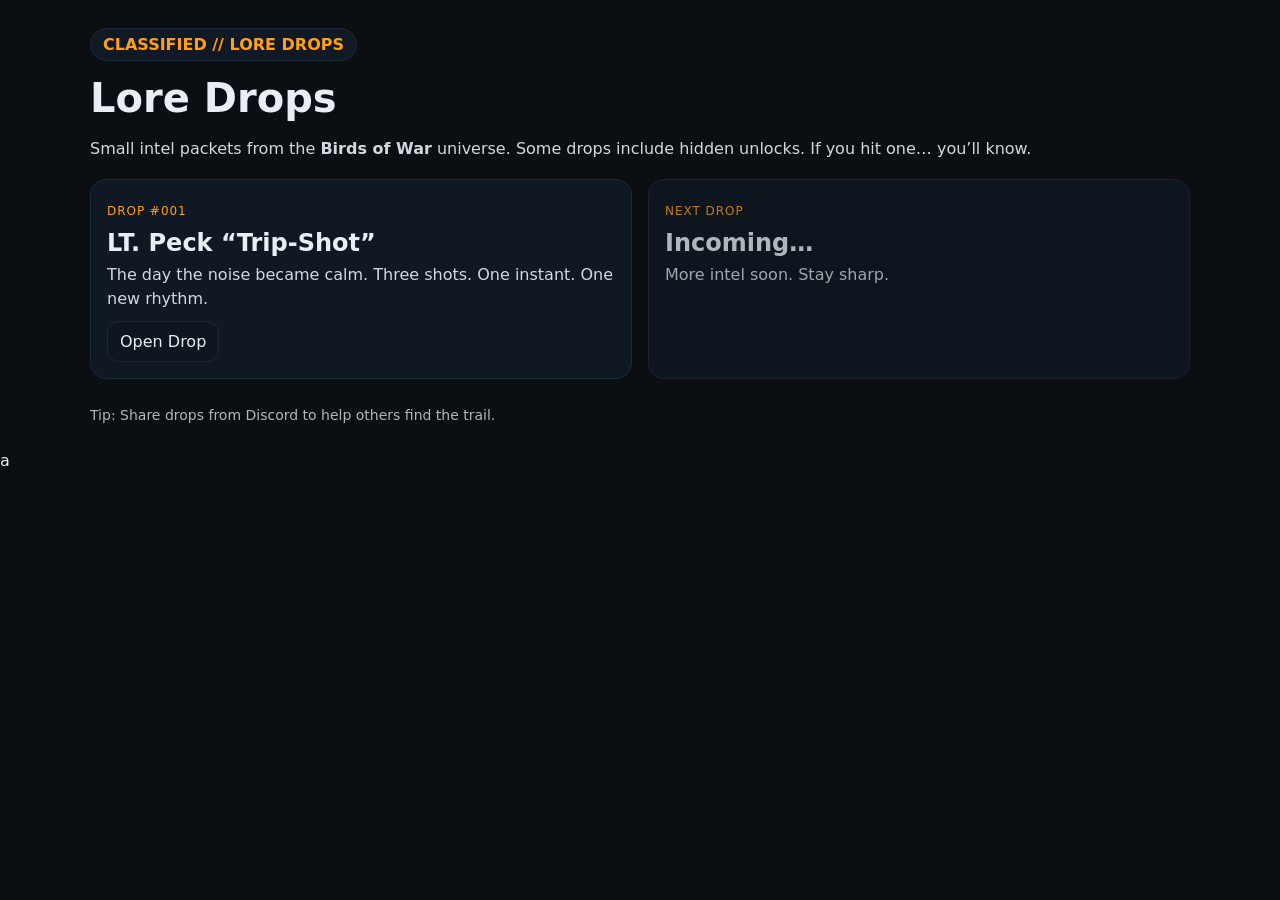
==== lore/index.html @ 7f15c2f4 "Add files via upload" ====
<!doctype html>
<html lang="en">
<head>
  <meta charset="utf-8" />
  <meta name="viewport" content="width=device-width,initial-scale=1" />
  <title>Hawklabs — Lore Drops</title>
  <meta name="description" content="Classified lore drops from the Birds of War universe." />
  <style>
    body{margin:0;font-family:system-ui,Segoe UI,Roboto,Arial;background:#0b0f14;color:#e9eef5}
    .wrap{max-width:1100px;margin:0 auto;padding:28px}
    .kicker{display:inline-flex;gap:10px;align-items:center;padding:6px 12px;border-radius:999px;background:#111a24;border:1px solid #1f2a38;color:#FF9F1A;font-weight:700}
    h1{margin:14px 0 6px;font-size:40px}
    p{opacity:.9;line-height:1.5}
    .grid{display:grid;grid-template-columns:repeat(auto-fit,minmax(260px,1fr));gap:16px;margin-top:18px}
    .card{background:#101823;border:1px solid #1f2a38;border-radius:16px;padding:16px}
    .tag{display:inline-block;margin-top:8px;font-size:12px;letter-spacing:.08em;color:#FF9F1A}
    a{color:inherit;text-decoration:none}
    .btn{display:inline-block;margin-top:10px;padding:10px 12px;border-radius:12px;border:1px solid #1f2a38;background:#0f1620}
    .btn:hover{border-color:#FF9F1A}
    .footer{margin-top:28px;opacity:.75;font-size:14px}
  </style>
</head>
<body>
  <div class="wrap">
    <div class="kicker">CLASSIFIED // LORE DROPS</div>
    <h1>Lore Drops</h1>
    <p>
      Small intel packets from the <strong>Birds of War</strong> universe.
      Some drops include hidden unlocks. If you hit one… you’ll know.
    </p>

    <div class="grid">
      <!-- Drop #1 -->
      <a class="card" href="/lore/trip-shot/">
        <div class="tag">DROP #001</div>
        <h2 style="margin:10px 0 6px;">LT. Peck “Trip-Shot”</h2>
        <p style="margin:0;opacity:.9;">
          The day the noise became calm. Three shots. One instant. One new rhythm.
        </p>
        <div class="btn">Open Drop</div>
      </a>

      <!-- Future slot -->
      <div class="card" style="opacity:.75;">
        <div class="tag">NEXT DROP</div>
        <h2 style="margin:10px 0 6px;">Incoming…</h2>
        <p style="margin:0;">More intel soon. Stay sharp.</p>
      </div>
    </div>

    <div class="footer">
      Tip: Share drops from Discord to help others find the trail.
    </div>
  </div>
</body>
</html>a
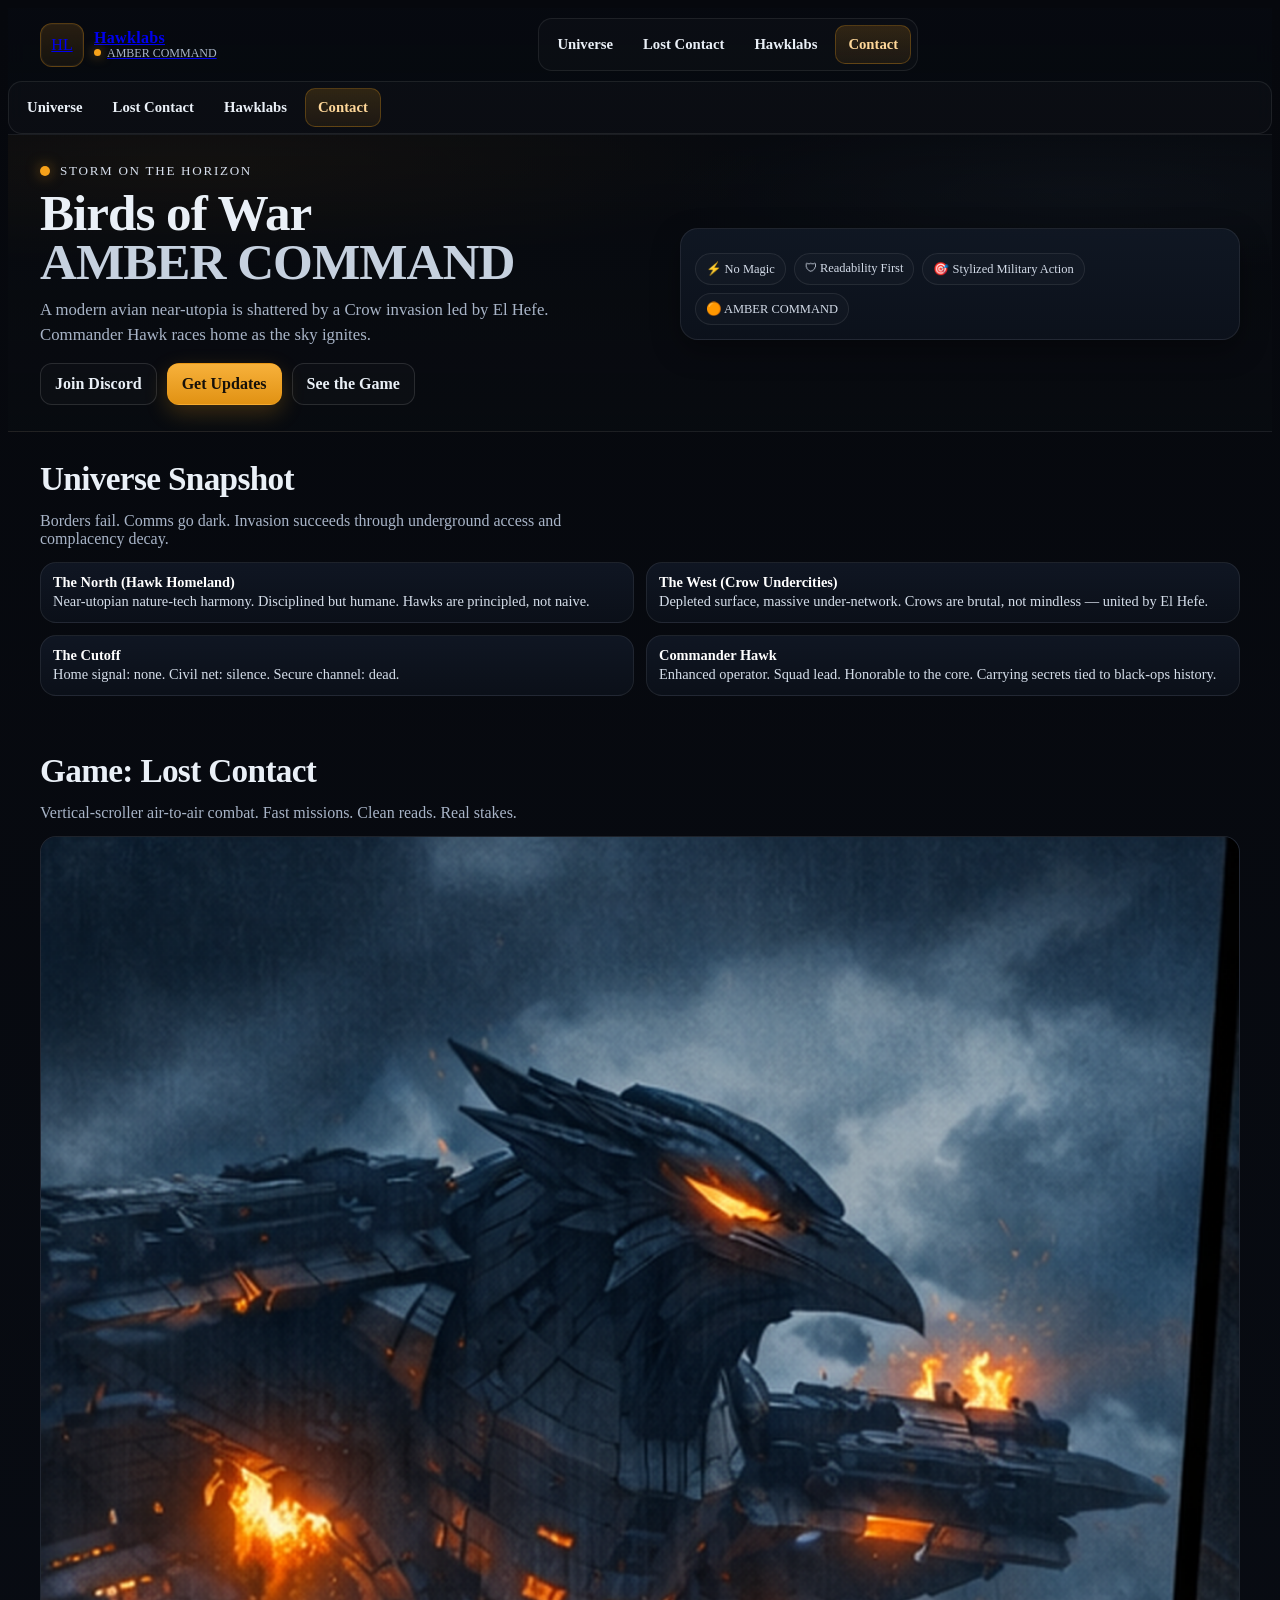
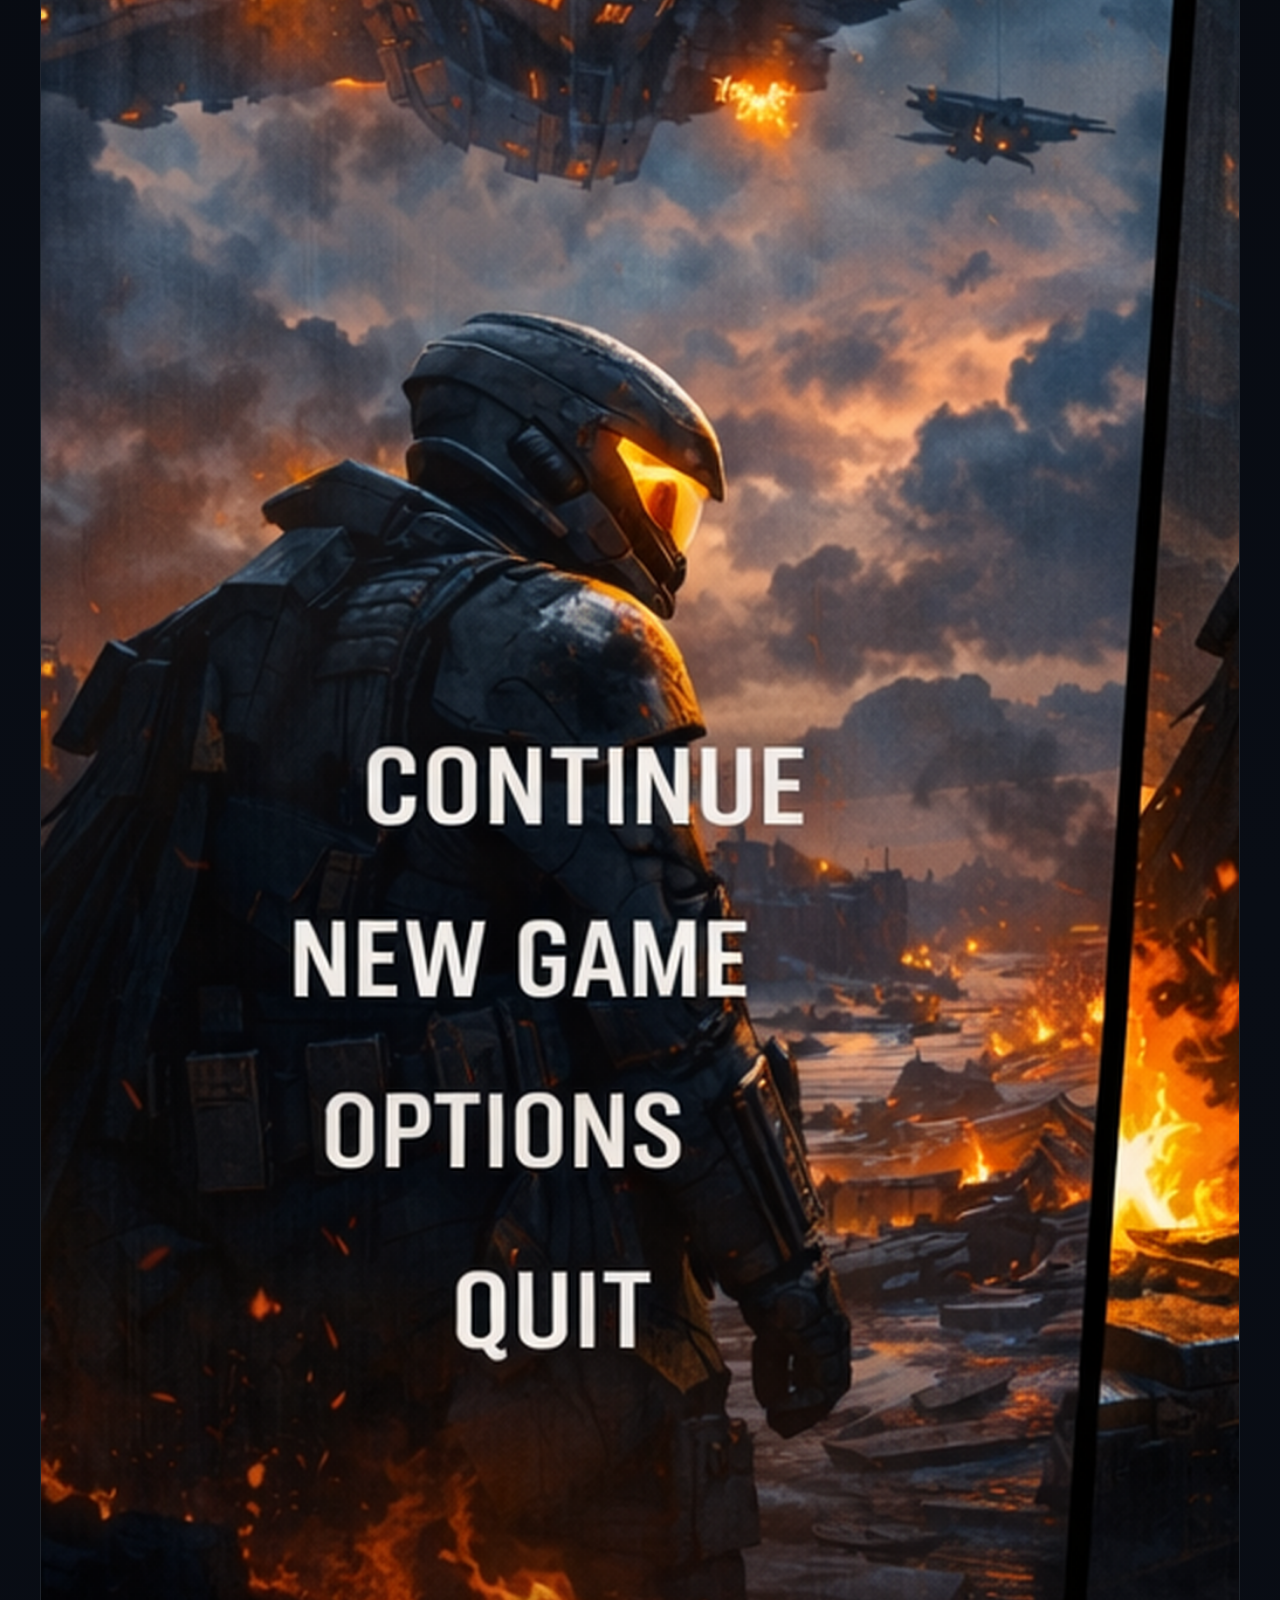
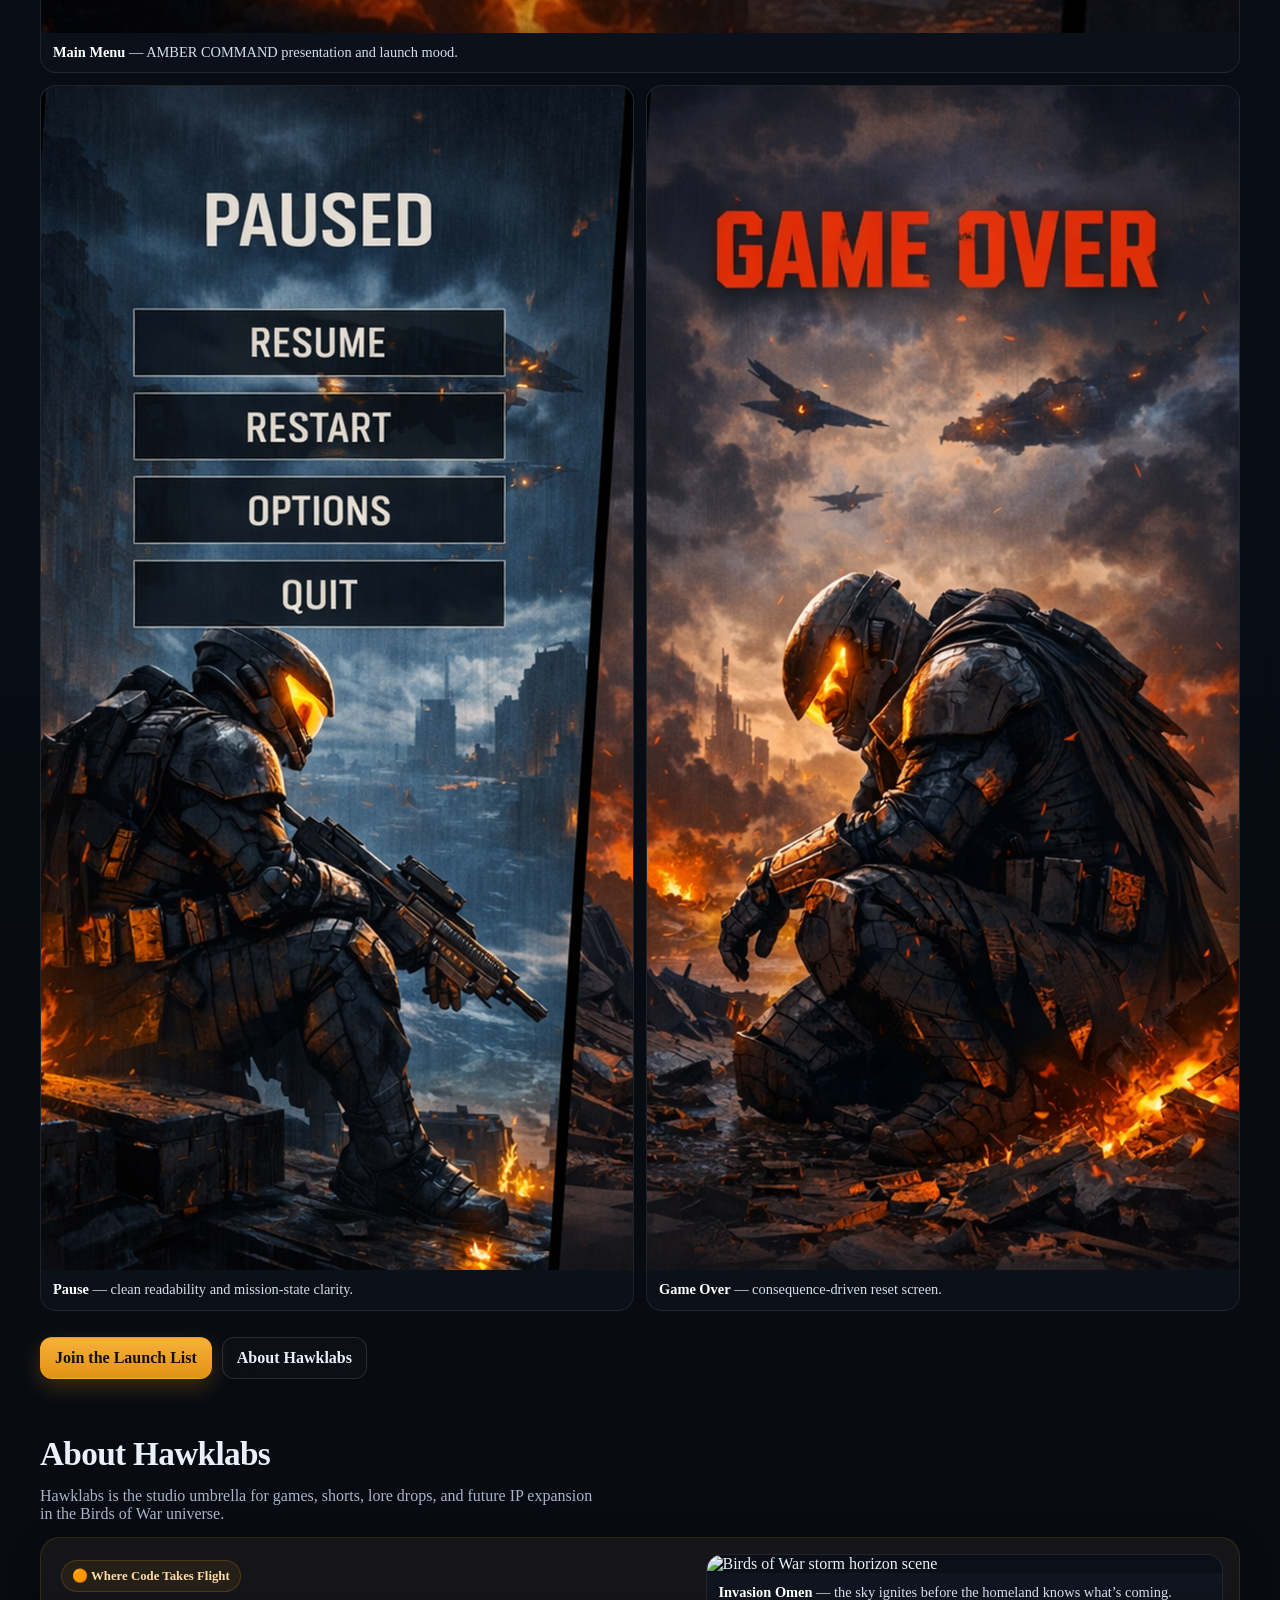
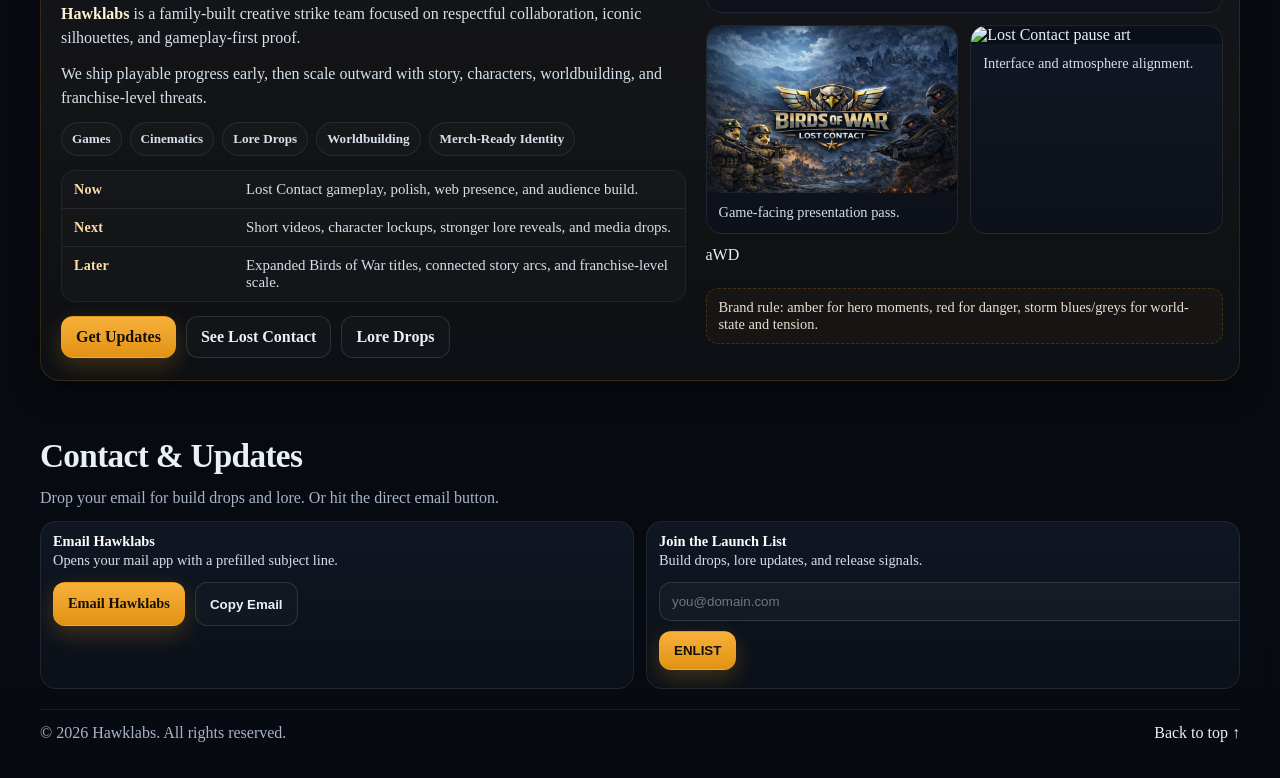
==== commit 569794a6: "Add files via upload" ====
--- a/lore/index.html
+++ b/lore/index.html
@@ -3,54 +3,335 @@
 <head>
   <meta charset="utf-8" />
   <meta name="viewport" content="width=device-width,initial-scale=1" />
-  <title>Hawklabs — Lore Drops</title>
-  <meta name="description" content="Classified lore drops from the Birds of War universe." />
-  <style>
-    body{margin:0;font-family:system-ui,Segoe UI,Roboto,Arial;background:#0b0f14;color:#e9eef5}
-    .wrap{max-width:1100px;margin:0 auto;padding:28px}
-    .kicker{display:inline-flex;gap:10px;align-items:center;padding:6px 12px;border-radius:999px;background:#111a24;border:1px solid #1f2a38;color:#FF9F1A;font-weight:700}
-    h1{margin:14px 0 6px;font-size:40px}
-    p{opacity:.9;line-height:1.5}
-    .grid{display:grid;grid-template-columns:repeat(auto-fit,minmax(260px,1fr));gap:16px;margin-top:18px}
-    .card{background:#101823;border:1px solid #1f2a38;border-radius:16px;padding:16px}
-    .tag{display:inline-block;margin-top:8px;font-size:12px;letter-spacing:.08em;color:#FF9F1A}
-    a{color:inherit;text-decoration:none}
-    .btn{display:inline-block;margin-top:10px;padding:10px 12px;border-radius:12px;border:1px solid #1f2a38;background:#0f1620}
-    .btn:hover{border-color:#FF9F1A}
-    .footer{margin-top:28px;opacity:.75;font-size:14px}
-  </style>
+  <meta name="theme-color" content="#0A0C10" />
+  <title>Hawklabs — AMBER COMMAND</title>
+  <meta
+    name="description"
+    content="Hawklabs is building Birds of War — a modern avian military universe. Get the latest build drops, lore, and releases."
+  />
+  <link rel="preconnect" href="https://fonts.googleapis.com" />
+  <link rel="preconnect" href="https://fonts.gstatic.com" crossorigin />
+  <link
+    href="https://fonts.googleapis.com/css2?family=Orbitron:wght@500;700&family=Inter:wght@400;600;700;800&display=swap"
+    rel="stylesheet"
+  />
+  <link rel="stylesheet" href="styles.css" />
 </head>
 <body>
-  <div class="wrap">
-    <div class="kicker">CLASSIFIED // LORE DROPS</div>
-    <h1>Lore Drops</h1>
-    <p>
-      Small intel packets from the <strong>Birds of War</strong> universe.
-      Some drops include hidden unlocks. If you hit one… you’ll know.
-    </p>
-
-    <div class="grid">
-      <!-- Drop #1 -->
-      <a class="card" href="/lore/trip-shot/">
-        <div class="tag">DROP #001</div>
-        <h2 style="margin:10px 0 6px;">LT. Peck “Trip-Shot”</h2>
-        <p style="margin:0;opacity:.9;">
-          The day the noise became calm. Three shots. One instant. One new rhythm.
-        </p>
-        <div class="btn">Open Drop</div>
+  <!-- Top Nav -->
+  <header class="hl-topbar-wrap">
+    <div class="hl-topbar">
+      <a class="hl-brand" href="#top" aria-label="Hawklabs home">
+        <span class="hl-brand-btn" aria-hidden="true">
+          <!-- swap this to your small hawk logo when ready -->
+          <img src="assets/Button_Logo_Brand.png" alt="" onerror="this.style.display='none'; this.parentElement.textContent='HL';" />
+        </span>
+        <span class="hl-brand-text">
+          <div class="hl-brand-title">Hawklabs</div>
+          <div class="hl-brand-sub"><span class="dot"></span>AMBER COMMAND</div>
+        </span>
       </a>
 
-      <!-- Future slot -->
-      <div class="card" style="opacity:.75;">
-        <div class="tag">NEXT DROP</div>
-        <h2 style="margin:10px 0 6px;">Incoming…</h2>
-        <p style="margin:0;">More intel soon. Stay sharp.</p>
-      </div>
+      <!-- Desktop Nav -->
+      <nav class="hl-nav" aria-label="Primary">
+        <a href="#universe">Universe</a>
+        <a href="#game">Lost Contact</a>
+        <a href="#hawklabs">Hawklabs</a>
+        <a href="#contact" class="is-cta">Contact</a>
+      </nav>
+
+      <!-- Mobile Menu Button -->
+      <button
+        class="hl-menu-btn"
+        id="navbtn"
+        type="button"
+        aria-label="Open menu"
+        aria-expanded="false"
+      >
+        ☰
+      </button>
     </div>
 
-    <div class="footer">
-      Tip: Share drops from Discord to help others find the trail.
-    </div>
-  </div>
+    <!-- Mobile Nav (JS toggles hidden attr) -->
+    <nav class="hl-nav open" id="mobileNav" hidden aria-label="Mobile navigation">
+      <a href="#universe">Universe</a>
+      <a href="#game">Lost Contact</a>
+      <a href="#hawklabs">Hawklabs</a>
+      <a href="#contact" class="is-cta">Contact</a>
+    </nav>
+  </header>
+
+  <main id="top">
+    <!-- Hero -->
+    <section class="hl-hero">
+      <div class="hl-hero-inner">
+        <div>
+          <div class="hl-kicker">
+            <span class="amber-dot" aria-hidden="true"></span>
+            STORM ON THE HORIZON
+          </div>
+
+          <h1>
+            Birds of War<br />
+            <span class="dim">AMBER COMMAND</span>
+          </h1>
+
+          <p>
+            A modern avian near-utopia is shattered by a Crow invasion led by El Hefe.
+            Commander Hawk races home as the sky ignites.
+          </p>
+
+          <div class="hl-hero-actions">
+            <a class="hl-btn" href="#discord">Join Discord</a>
+            <a class="hl-btn primary" href="#contact">Get Updates</a>
+            <a class="hl-btn" href="#game">See the Game</a>
+          </div>
+        </div>
+
+        <aside class="hl-hero-card" aria-label="Brand lock summary">
+          <img
+            src="assets/hero_fortress.png"
+            alt="Birds of War storm sky invasion omen artwork"
+            loading="eager"
+            onerror="this.style.display='none';"
+          />
+
+          <div class="meta">
+            <span class="hl-chip">⚡ No Magic</span>
+            <span class="hl-chip">🛡 Readability First</span>
+            <span class="hl-chip">🎯 Stylized Military Action</span>
+            <span class="hl-chip">🟠 AMBER COMMAND</span>
+          </div>
+        </aside>
+      </div>
+    </section>
+
+    <!-- Universe -->
+    <section class="hl-section" id="universe">
+      <div class="hl-section-head">
+        <h2>Universe Snapshot</h2>
+      </div>
+      <p class="sub">
+        Borders fail. Comms go dark. Invasion succeeds through underground access and complacency decay.
+      </p>
+
+      <div class="hl-mini-grid" style="margin-top:14px;">
+        <article class="hl-card">
+          <div class="caption">
+            <strong>The North (Hawk Homeland)</strong><br />
+            Near-utopian nature-tech harmony. Disciplined but humane. Hawks are principled, not naive.
+          </div>
+        </article>
+
+        <article class="hl-card">
+          <div class="caption">
+            <strong>The West (Crow Undercities)</strong><br />
+            Depleted surface, massive under-network. Crows are brutal, not mindless — united by El Hefe.
+          </div>
+        </article>
+
+        <article class="hl-card">
+          <div class="caption">
+            <strong>The Cutoff</strong><br />
+            Home signal: none. Civil net: silence. Secure channel: dead.
+          </div>
+        </article>
+
+        <article class="hl-card">
+          <div class="caption">
+            <strong>Commander Hawk</strong><br />
+            Enhanced operator. Squad lead. Honorable to the core. Carrying secrets tied to black-ops history.
+          </div>
+        </article>
+      </div>
+    </section>
+
+    <!-- Game -->
+    <section class="hl-section" id="game">
+      <div class="hl-section-head">
+        <h2>Game: Lost Contact</h2>
+      </div>
+      <p class="sub">
+        Vertical-scroller air-to-air combat. Fast missions. Clean reads. Real stakes.
+      </p>
+
+      <div class="hl-visual-stack" style="margin-top:14px;">
+        <div class="hl-card">
+          <img src="assets/menu_main.png" alt="Lost Contact main menu background" loading="lazy" />
+          <div class="caption"><strong>Main Menu</strong> — AMBER COMMAND presentation and launch mood.</div>
+        </div>
+
+        <div class="hl-mini-grid">
+          <div class="hl-card">
+            <img src="assets/menu_pause.png" alt="Lost Contact pause screen" loading="lazy" />
+            <div class="caption"><strong>Pause</strong> — clean readability and mission-state clarity.</div>
+          </div>
+
+          <div class="hl-card">
+            <img src="assets/menu_gameover.png" alt="Lost Contact game over screen" loading="lazy" />
+            <div class="caption"><strong>Game Over</strong> — consequence-driven reset screen.</div>
+          </div>
+        </div>
+
+        <div class="hl-brand-actions">
+          <a class="hl-btn primary" href="#contact">Join the Launch List</a>
+          <a class="hl-btn" href="#hawklabs">About Hawklabs</a>
+        </div>
+      </div>
+    </section>
+
+    <!-- Hawklabs Brand / Umbrella -->
+    <section class="hl-section" id="hawklabs">
+      <div class="hl-section-head">
+        <h2>About Hawklabs</h2>
+      </div>
+      <p class="sub">
+        Hawklabs is the studio umbrella for games, shorts, lore drops, and future IP expansion in the Birds of War universe.
+      </p>
+
+      <div class="hl-brand-umbrella" style="margin-top:14px;">
+        <div class="hl-brand-grid">
+          <div class="hl-brand-copy">
+            <div class="hl-brand-badge">🟠 Where Code Takes Flight</div>
+
+            <p>
+              <strong>Hawklabs</strong> is a family-built creative strike team focused on respectful collaboration,
+              iconic silhouettes, and gameplay-first proof.
+            </p>
+
+            <p>
+              We ship playable progress early, then scale outward with story, characters, worldbuilding,
+              and franchise-level threats.
+            </p>
+
+            <div class="hl-pill-row">
+              <span class="hl-pill">Games</span>
+              <span class="hl-pill">Cinematics</span>
+              <span class="hl-pill">Lore Drops</span>
+              <span class="hl-pill">Worldbuilding</span>
+              <span class="hl-pill">Merch-Ready Identity</span>
+            </div>
+
+            <div class="hl-ladder" aria-label="Hawklabs mission ladder">
+              <div class="hl-ladder-row">
+                <div class="label">Now</div>
+                <div class="desc">Lost Contact gameplay, polish, web presence, and audience build.</div>
+              </div>
+              <div class="hl-ladder-row">
+                <div class="label">Next</div>
+                <div class="desc">Short videos, character lockups, stronger lore reveals, and media drops.</div>
+              </div>
+              <div class="hl-ladder-row">
+                <div class="label">Later</div>
+                <div class="desc">Expanded Birds of War titles, connected story arcs, and franchise-level scale.</div>
+              </div>
+            </div>
+
+            <div class="hl-brand-actions">
+              <a class="hl-btn primary" href="#contact">Get Updates</a>
+              <a class="hl-btn" href="#game">See Lost Contact</a>
+              <a class="hl-btn" href="/lore/index.html">Lore Drops</a>
+            </div>
+          </div> 
+
+          <div class="hl-visual-stack">
+            <div class="hl-card">
+              <img src="assets/hero_fortress.png" alt="Birds of War storm horizon scene" loading="lazy" />
+              <div class="caption"><strong>Invasion Omen</strong> — the sky ignites before the homeland knows what’s coming.</div>
+            </div>
+
+            <div class="hl-mini-grid">
+              <div class="hl-card">
+                <img src="assets/c_hinga.png" alt="Lost Contact menu art" loading="lazy" />
+                <div class="caption">Game-facing presentation pass.</div>
+              </div>
+              <div class="hl-card">
+                <img src="assets/Hawklabs_Nameplae_logo.png" alt="Lost Contact pause art" loading="lazy" />
+                <div class="caption">Interface and atmosphere alignment.</div>
+              </div>
+            </div>
+aWD
+            <div class="hl-asset-note">
+              Brand rule: amber for hero moments, red for danger, storm blues/greys for world-state and tension.
+            </div>
+          </div>
+        </div>
+      </div>
+    </section>
+
+    <!-- Contact / Updates -->
+    <section class="hl-section" id="contact">
+      <div class="hl-section-head">
+        <h2>Contact &amp; Updates</h2>
+      </div>
+      <p class="sub">
+        Drop your email for build drops and lore. Or hit the direct email button.
+      </p>
+
+      <div class="hl-mini-grid" style="margin-top:14px;">
+        <div class="hl-card">
+          <div class="caption">
+            <strong>Email Hawklabs</strong><br />
+            Opens your mail app with a prefilled subject line.
+            <div class="hl-brand-actions" style="margin-top:12px;">
+              <a class="hl-btn primary" id="emailBtn" href="#">Email Hawklabs</a>
+              <button class="hl-btn" id="copyEmailBtn" type="button">Copy Email</button>
+            </div>
+            <div style="margin-top:8px; color: var(--muted); font-size: .85rem;" id="copyStatus" role="status" aria-live="polite"></div>
+          </div>
+        </div>
+
+        <div class="hl-card">
+          <div class="caption">
+            <strong>Join the Launch List</strong><br />
+            Build drops, lore updates, and release signals.
+
+            <!-- Keep this form for Netlify OR temporary fallback -->
+            <form
+              id="updatesForm"
+              name="updates"
+              method="POST"
+              data-netlify="true"
+              action="/thanks.html"
+              netlify-honeypot="bot-field"
+              style="margin-top:12px;"
+            >
+              <input type="hidden" name="form-name" value="updates" />
+
+              <p style="display:none;">
+                <label>Don’t fill this out: <input name="bot-field" /></label>
+              </p>
+
+              <label style="display:block;">
+                <span style="position:absolute;left:-9999px;">Email</span>
+                <input
+                  type="email"
+                  name="email"
+                  placeholder="you@domain.com"
+                  required
+                  style="width:100%;padding:11px 12px;border-radius:12px;border:1px solid rgba(255,255,255,.12);background:rgba(255,255,255,.03);color:var(--text);"
+                />
+              </label>
+
+              <div class="hl-brand-actions" style="margin-top:10px;">
+                <button class="hl-btn primary" type="submit">ENLIST</button>
+              </div>
+
+              <div id="updatesStatus" role="status" aria-live="polite" style="margin-top:8px;color:var(--muted);font-size:.85rem;"></div>
+            </form>
+          </div>
+        </div>
+      </div>
+
+      <footer
+        style="margin-top:20px;padding-top:14px;border-top:1px solid rgba(255,255,255,.08);display:flex;justify-content:space-between;gap:12px;flex-wrap:wrap;color:var(--muted);"
+      >
+        <div>© <span id="year"></span> Hawklabs. All rights reserved.</div>
+        <div><a href="#top" style="color:var(--text);text-decoration:none;">Back to top ↑</a></div>
+      </footer>
+    </section>
+  </main>
+
+  <script src="script.js"></script>
 </body>
-</html>a+</html>
--- a/lore/styles.css
+++ b/lore/styles.css
@@ -0,0 +1,549 @@
+
+
+
+  :root{
+    --bg:#070A10;
+    --bg2:#0C111A;
+    --panel:#111825;
+    --line:rgba(255,255,255,.08);
+    --line-2:rgba(255,255,255,.12);
+    --text:#EAF0F7;
+    --muted:#A8B4C7;
+    --amber:#F7A21A;
+    --amber-2:#CC7F08;
+    --storm:#1F2A38;
+    --danger:#A92222;
+    --radius:18px;
+    --shadow:0 10px 28px rgba(0,0,0,.35);
+    --max:1200px;
+  }
+
+  html { scroll-behavior:smooth; }
+  body {
+    background: linear-gradient(180deg, #06080d 0%, #090d15 45%, #070a10 100%);
+    color: var(--text);
+  }
+
+  /* ---------- Sticky top nav ---------- */
+  .hl-topbar-wrap{
+    position: sticky;
+    top: 0;
+    z-index: 999;
+    backdrop-filter: blur(10px);
+    background: linear-gradient(180deg, rgba(7,10,16,.92), rgba(7,10,16,.78));
+    border-bottom: 1px solid var(--line);
+  }
+
+  .hl-topbar{
+    max-width: var(--max);
+    margin: 0 auto;
+    padding: 10px 16px;
+    display: grid;
+    grid-template-columns: auto 1fr auto;
+    gap: 14px;
+    align-items: center;
+  }
+
+  .hl-brand{
+    display:flex;
+    align-items:center;
+    gap:10px;
+    min-width: 0;
+  }
+
+  .hl-brand-btn{
+    width: 42px;
+    height: 42px;
+    border-radius: 12px;
+    border: 1px solid rgba(247,162,26,.28);
+    background: linear-gradient(180deg, rgba(247,162,26,.14), rgba(247,162,26,.06));
+    display:grid;
+    place-items:center;
+    box-shadow: inset 0 0 0 1px rgba(255,255,255,.03);
+    overflow:hidden;
+    flex: 0 0 auto;
+  }
+
+  .hl-brand-btn img{
+    width: 28px;
+    height: 28px;
+    object-fit: contain;
+    display:block;
+    filter: drop-shadow(0 1px 4px rgba(0,0,0,.35));
+  }
+
+  .hl-brand-text{
+    min-width:0;
+    line-height:1.05;
+  }
+
+  .hl-brand-title{
+    font-weight: 800;
+    letter-spacing: .02em;
+    font-size: 1rem;
+    white-space: nowrap;
+  }
+
+  .hl-brand-sub{
+    font-size: .75rem;
+    color: var(--muted);
+    white-space: nowrap;
+  }
+
+  .hl-brand-sub .dot{
+    display:inline-block;
+    width:7px; height:7px;
+    border-radius:999px;
+    background: var(--amber);
+    box-shadow: 0 0 12px rgba(247,162,26,.65);
+    margin-right:6px;
+    vertical-align: middle;
+    transform: translateY(-1px);
+  }
+
+  .hl-nav{
+    justify-self: center;
+    display:flex;
+    gap: 6px;
+    align-items:center;
+    border: 1px solid var(--line);
+    background: rgba(255,255,255,.02);
+    padding: 6px;
+    border-radius: 14px;
+  }
+
+  .hl-nav a{
+    color: var(--text);
+    text-decoration:none;
+    padding: 10px 12px;
+    border-radius: 10px;
+    font-weight: 600;
+    font-size: .92rem;
+    transition: .18s ease;
+    white-space: nowrap;
+  }
+
+  .hl-nav a:hover{
+    background: rgba(255,255,255,.04);
+    color: #fff;
+  }
+
+  .hl-nav a.is-cta{
+    border: 1px solid rgba(247,162,26,.25);
+    background: linear-gradient(180deg, rgba(247,162,26,.16), rgba(247,162,26,.08));
+    color: #ffd89a;
+  }
+
+  .hl-nav a.is-cta:hover{
+    background: linear-gradient(180deg, rgba(247,162,26,.26), rgba(247,162,26,.12));
+    color: #fff2d2;
+  }
+
+  .hl-menu-btn{
+    display:none;
+    border:1px solid var(--line-2);
+    background: rgba(255,255,255,.02);
+    color: var(--text);
+    border-radius: 12px;
+    height: 42px;
+    padding: 0 12px;
+    font-weight: 700;
+  }
+
+  /* ---------- Hero (replace accordion top) ---------- */
+  .hl-hero{
+    position: relative;
+    overflow: clip;
+    border-bottom: 1px solid var(--line);
+    background:
+      linear-gradient(180deg, rgba(8,11,16,.55), rgba(8,11,16,.8)),
+      radial-gradient(90% 70% at 15% 10%, rgba(247,162,26,.11), transparent 50%),
+      radial-gradient(50% 45% at 85% 20%, rgba(31,42,56,.45), transparent 65%);
+  }
+
+  .hl-hero-inner{
+    max-width: var(--max);
+    margin: 0 auto;
+    padding: 28px 16px 26px;
+    display:grid;
+    grid-template-columns: 1.05fr .95fr;
+    gap: 20px;
+    align-items: center;
+  }
+
+  .hl-kicker{
+    display:flex;
+    align-items:center;
+    gap:10px;
+    color: #d8e0ee;
+    font-size:.82rem;
+    letter-spacing:.13em;
+    text-transform: uppercase;
+    margin-bottom: 10px;
+  }
+
+  .hl-kicker .amber-dot{
+    width:10px; height:10px; border-radius:999px; background:var(--amber);
+    box-shadow:0 0 14px rgba(247,162,26,.55);
+  }
+
+  .hl-hero h1{
+    font-size: clamp(2rem, 4vw, 3.4rem);
+    line-height: .95;
+    margin: 0 0 12px;
+    letter-spacing: -.02em;
+  }
+
+  .hl-hero h1 .dim{
+    color:#c6d1df;
+    font-weight:700;
+  }
+
+  .hl-hero p{
+    margin:0;
+    color: var(--muted);
+    font-size: 1.05rem;
+    line-height:1.45;
+    max-width: 62ch;
+  }
+
+  .hl-hero-actions{
+    margin-top: 16px;
+    display:flex;
+    flex-wrap: wrap;
+    gap: 10px;
+  }
+
+  .hl-btn{
+    display:inline-flex;
+    align-items:center;
+    justify-content:center;
+    gap:8px;
+    padding: 11px 14px;
+    border-radius: 12px;
+    text-decoration:none;
+    font-weight:700;
+    border:1px solid var(--line-2);
+    background: rgba(255,255,255,.02);
+    color: var(--text);
+    transition:.18s ease;
+  }
+  .hl-btn:hover{ transform: translateY(-1px); background: rgba(255,255,255,.04); }
+  .hl-btn.primary{
+    color:#15100a;
+    border-color: rgba(247,162,26,.35);
+    background: linear-gradient(180deg, #f7b13b, #e19213);
+    box-shadow: 0 8px 22px rgba(247,162,26,.22);
+  }
+  .hl-btn.primary:hover{
+    filter: brightness(1.03);
+    box-shadow: 0 10px 24px rgba(247,162,26,.28);
+  }
+
+  .hl-hero-card{
+    border:1px solid var(--line);
+    background: linear-gradient(180deg, rgba(17,24,37,.9), rgba(13,18,29,.9));
+    border-radius: 18px;
+    padding: 14px;
+    box-shadow: var(--shadow);
+  }
+
+  .hl-hero-card img{
+    width:100%;
+    display:block;
+    border-radius: 14px;
+    border:1px solid rgba(255,255,255,.06);
+    aspect-ratio: 16 / 9;
+    object-fit: cover;
+    background:#090d14;
+  }
+
+  .hl-hero-card .meta{
+    margin-top: 10px;
+    display:flex;
+    flex-wrap: wrap;
+    gap:8px;
+  }
+
+  .hl-chip{
+    display:inline-flex;
+    align-items:center;
+    gap:6px;
+    border:1px solid var(--line);
+    background: rgba(255,255,255,.02);
+    border-radius: 999px;
+    padding: 7px 10px;
+    font-size:.78rem;
+    color:#d3dbe8;
+  }
+
+  /* ---------- Section shell ---------- */
+  .hl-section{
+    max-width: var(--max);
+    margin: 0 auto;
+    padding: 28px 16px;
+  }
+
+  .hl-section-head{
+    display:flex;
+    align-items:end;
+    justify-content:space-between;
+    gap: 16px;
+    margin-bottom: 14px;
+  }
+
+  .hl-section h2{
+    margin:0;
+    font-size: clamp(1.5rem, 2.6vw, 2.3rem);
+    letter-spacing: -.02em;
+  }
+
+  .hl-section .sub{
+    color: var(--muted);
+    margin: 0;
+    max-width: 70ch;
+  }
+
+  /* ---------- Hawklabs GOLD section ---------- */
+  #hawklabs{
+    scroll-margin-top: 90px;
+  }
+
+  .hl-brand-umbrella{
+    border:1px solid rgba(247,162,26,.15);
+    background:
+      linear-gradient(180deg, rgba(247,162,26,.04), rgba(247,162,26,.02)),
+      linear-gradient(180deg, rgba(12,17,26,.95), rgba(9,13,20,.95));
+    border-radius: 20px;
+    padding: 16px;
+    box-shadow: var(--shadow);
+  }
+
+  .hl-brand-grid{
+    display:grid;
+    grid-template-columns: 1.1fr .9fr;
+    gap: 16px;
+    align-items: start;
+  }
+
+  .hl-brand-copy{
+    padding: 6px 4px;
+  }
+
+  .hl-brand-top{
+    display:flex;
+    align-items:center;
+    gap:12px;
+    margin-bottom: 12px;
+  }
+
+  .hl-brand-top img.logo{
+    width: min(320px, 100%);
+    max-height: 84px;
+    object-fit: contain;
+    display:block;
+    filter: drop-shadow(0 3px 8px rgba(0,0,0,.25));
+  }
+
+  .hl-brand-badge{
+    display:inline-flex;
+    align-items:center;
+    gap:8px;
+    border:1px solid rgba(247,162,26,.2);
+    background: rgba(247,162,26,.07);
+    color:#ffdca6;
+    border-radius: 999px;
+    padding: 7px 10px;
+    font-size: .8rem;
+    font-weight: 700;
+    margin-bottom: 10px;
+  }
+
+  .hl-brand-copy p{
+    margin: 0 0 12px;
+    color: #d7e0ec;
+    line-height: 1.5;
+    font-size: 1rem;
+  }
+
+  .hl-brand-copy p strong{
+    color:#fff3d3;
+    font-weight: 800;
+  }
+
+  .hl-pill-row{
+    display:flex;
+    flex-wrap: wrap;
+    gap:8px;
+    margin: 10px 0 14px;
+  }
+
+  .hl-pill{
+    border:1px solid var(--line);
+    border-radius:999px;
+    padding:8px 10px;
+    background: rgba(255,255,255,.02);
+    color:#d7dfeb;
+    font-size:.82rem;
+    font-weight:600;
+  }
+
+  .hl-ladder{
+    margin: 12px 0 14px;
+    border:1px solid var(--line);
+    border-radius: 14px;
+    overflow:hidden;
+  }
+
+  .hl-ladder-row{
+    display:grid;
+    grid-template-columns: 160px 1fr;
+    gap: 12px;
+    padding: 10px 12px;
+    border-top: 1px solid var(--line);
+    background: rgba(255,255,255,.015);
+  }
+
+  .hl-ladder-row:first-child{ border-top:none; }
+  .hl-ladder-row .label{
+    color:#ffdca6;
+    font-weight: 800;
+    font-size:.88rem;
+    letter-spacing:.02em;
+  }
+  .hl-ladder-row .desc{
+    color:#d6dfeb;
+    font-size:.93rem;
+  }
+
+  .hl-brand-actions{
+    display:flex;
+    flex-wrap: wrap;
+    gap: 10px;
+    margin-top: 14px;
+  }
+
+  .hl-visual-stack{
+    display:grid;
+    gap: 12px;
+  }
+
+  .hl-card{
+    border:1px solid var(--line);
+    border-radius: 16px;
+    background: linear-gradient(180deg, rgba(17,24,37,.9), rgba(12,17,26,.9));
+    overflow:hidden;
+  }
+
+  .hl-card img{
+    width:100%;
+    display:block;
+    object-fit: cover;
+    background:#0b0f17;
+  }
+
+  .hl-card .caption{
+    padding: 10px 12px;
+    color:#d5deea;
+    font-size:.9rem;
+    line-height:1.35;
+  }
+
+  .hl-card .caption strong{ color:#fff; }
+
+  .hl-mini-grid{
+    display:grid;
+    grid-template-columns: 1fr 1fr;
+    gap: 12px;
+  }
+
+  .hl-asset-note{
+    margin-top: 12px;
+    padding: 10px 12px;
+    border-radius: 12px;
+    border:1px dashed rgba(247,162,26,.2);
+    background: rgba(247,162,26,.04);
+    color:#e8dfcf;
+    font-size: .9rem;
+  }
+
+  /* ---------- Mobile ---------- */
+  @media (max-width: 980px){
+    .hl-topbar{
+      grid-template-columns: auto 1fr auto;
+    }
+
+    .hl-nav{
+      position: absolute;
+      top: calc(100% + 8px);
+      left: 16px;
+      right: 16px;
+      display:none;
+      flex-direction: column;
+      align-items: stretch;
+      padding: 8px;
+      border-radius: 14px;
+      box-shadow: var(--shadow);
+      background: rgba(10,14,22,.98);
+      border: 1px solid var(--line-2);
+    }
+
+    .hl-nav.open{ display:flex; }
+
+    .hl-nav a{
+      padding: 12px 12px;
+    }
+
+    .hl-menu-btn{
+      display:inline-flex;
+      align-items:center;
+      justify-content:center;
+    }
+
+    .hl-hero-inner{
+      grid-template-columns: 1fr;
+      gap: 14px;
+    }
+
+    .hl-brand-grid{
+      grid-template-columns: 1fr;
+    }
+
+    .hl-ladder-row{
+      grid-template-columns: 1fr;
+      gap: 4px;
+    }
+
+    .hl-mini-grid{
+      grid-template-columns: 1fr;
+    }
+
+    .hl-brand-top{
+      flex-wrap: wrap;
+    }
+
+    .hl-brand-top img.logo{
+      max-height: 68px;
+    }
+  }
+
+  @media (max-width: 560px){
+    .hl-brand-sub{ display:none; }
+    .hl-hero p{ font-size:.96rem; }
+    .hl-btn{ width:100%; }
+    .hl-brand-actions .hl-btn{ width:100%; }
+  
+
+
+  .hl-brand-name {
+    font-size: 1.05rem;
+  }
+
+  .hl-brand-sub {
+    font-size: 0.72rem;
+  }
+
+  .hl-hero-cta .hl-btn {
+    width: 100%;
+  }
+  }
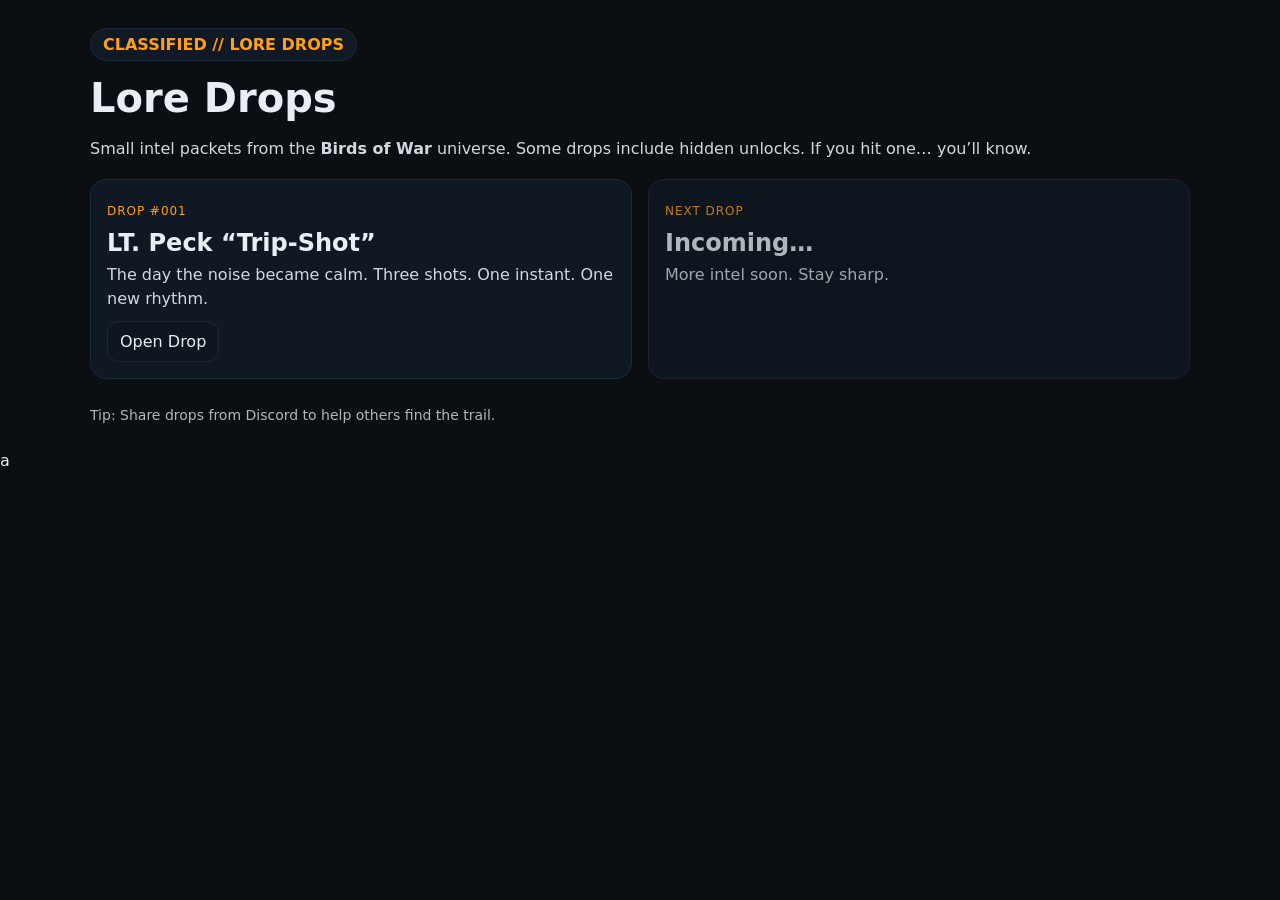
==== commit 6ec52771: "Add files via upload" ====
--- a/lore/index.html
+++ b/lore/index.html
@@ -3,335 +3,54 @@
 <head>
   <meta charset="utf-8" />
   <meta name="viewport" content="width=device-width,initial-scale=1" />
-  <meta name="theme-color" content="#0A0C10" />
-  <title>Hawklabs — AMBER COMMAND</title>
-  <meta
-    name="description"
-    content="Hawklabs is building Birds of War — a modern avian military universe. Get the latest build drops, lore, and releases."
-  />
-  <link rel="preconnect" href="https://fonts.googleapis.com" />
-  <link rel="preconnect" href="https://fonts.gstatic.com" crossorigin />
-  <link
-    href="https://fonts.googleapis.com/css2?family=Orbitron:wght@500;700&family=Inter:wght@400;600;700;800&display=swap"
-    rel="stylesheet"
-  />
-  <link rel="stylesheet" href="styles.css" />
+  <title>Hawklabs — Lore Drops</title>
+  <meta name="description" content="Classified lore drops from the Birds of War universe." />
+  <style>
+    body{margin:0;font-family:system-ui,Segoe UI,Roboto,Arial;background:#0b0f14;color:#e9eef5}
+    .wrap{max-width:1100px;margin:0 auto;padding:28px}
+    .kicker{display:inline-flex;gap:10px;align-items:center;padding:6px 12px;border-radius:999px;background:#111a24;border:1px solid #1f2a38;color:#FF9F1A;font-weight:700}
+    h1{margin:14px 0 6px;font-size:40px}
+    p{opacity:.9;line-height:1.5}
+    .grid{display:grid;grid-template-columns:repeat(auto-fit,minmax(260px,1fr));gap:16px;margin-top:18px}
+    .card{background:#101823;border:1px solid #1f2a38;border-radius:16px;padding:16px}
+    .tag{display:inline-block;margin-top:8px;font-size:12px;letter-spacing:.08em;color:#FF9F1A}
+    a{color:inherit;text-decoration:none}
+    .btn{display:inline-block;margin-top:10px;padding:10px 12px;border-radius:12px;border:1px solid #1f2a38;background:#0f1620}
+    .btn:hover{border-color:#FF9F1A}
+    .footer{margin-top:28px;opacity:.75;font-size:14px}
+  </style>
 </head>
 <body>
-  <!-- Top Nav -->
-  <header class="hl-topbar-wrap">
-    <div class="hl-topbar">
-      <a class="hl-brand" href="#top" aria-label="Hawklabs home">
-        <span class="hl-brand-btn" aria-hidden="true">
-          <!-- swap this to your small hawk logo when ready -->
-          <img src="assets/Button_Logo_Brand.png" alt="" onerror="this.style.display='none'; this.parentElement.textContent='HL';" />
-        </span>
-        <span class="hl-brand-text">
-          <div class="hl-brand-title">Hawklabs</div>
-          <div class="hl-brand-sub"><span class="dot"></span>AMBER COMMAND</div>
-        </span>
+  <div class="wrap">
+    <div class="kicker">CLASSIFIED // LORE DROPS</div>
+    <h1>Lore Drops</h1>
+    <p>
+      Small intel packets from the <strong>Birds of War</strong> universe.
+      Some drops include hidden unlocks. If you hit one… you’ll know.
+    </p>
+
+    <div class="grid">
+      <!-- Drop #1 -->
+      <a class="card" href="/lore/trip-shot/">
+        <div class="tag">DROP #001</div>
+        <h2 style="margin:10px 0 6px;">LT. Peck “Trip-Shot”</h2>
+        <p style="margin:0;opacity:.9;">
+          The day the noise became calm. Three shots. One instant. One new rhythm.
+        </p>
+        <div class="btn">Open Drop</div>
       </a>
 
-      <!-- Desktop Nav -->
-      <nav class="hl-nav" aria-label="Primary">
-        <a href="#universe">Universe</a>
-        <a href="#game">Lost Contact</a>
-        <a href="#hawklabs">Hawklabs</a>
-        <a href="#contact" class="is-cta">Contact</a>
-      </nav>
-
-      <!-- Mobile Menu Button -->
-      <button
-        class="hl-menu-btn"
-        id="navbtn"
-        type="button"
-        aria-label="Open menu"
-        aria-expanded="false"
-      >
-        ☰
-      </button>
+      <!-- Future slot -->
+      <div class="card" style="opacity:.75;">
+        <div class="tag">NEXT DROP</div>
+        <h2 style="margin:10px 0 6px;">Incoming…</h2>
+        <p style="margin:0;">More intel soon. Stay sharp.</p>
+      </div>
     </div>
 
-    <!-- Mobile Nav (JS toggles hidden attr) -->
-    <nav class="hl-nav open" id="mobileNav" hidden aria-label="Mobile navigation">
-      <a href="#universe">Universe</a>
-      <a href="#game">Lost Contact</a>
-      <a href="#hawklabs">Hawklabs</a>
-      <a href="#contact" class="is-cta">Contact</a>
-    </nav>
-  </header>
-
-  <main id="top">
-    <!-- Hero -->
-    <section class="hl-hero">
-      <div class="hl-hero-inner">
-        <div>
-          <div class="hl-kicker">
-            <span class="amber-dot" aria-hidden="true"></span>
-            STORM ON THE HORIZON
-          </div>
-
-          <h1>
-            Birds of War<br />
-            <span class="dim">AMBER COMMAND</span>
-          </h1>
-
-          <p>
-            A modern avian near-utopia is shattered by a Crow invasion led by El Hefe.
-            Commander Hawk races home as the sky ignites.
-          </p>
-
-          <div class="hl-hero-actions">
-            <a class="hl-btn" href="#discord">Join Discord</a>
-            <a class="hl-btn primary" href="#contact">Get Updates</a>
-            <a class="hl-btn" href="#game">See the Game</a>
-          </div>
-        </div>
-
-        <aside class="hl-hero-card" aria-label="Brand lock summary">
-          <img
-            src="assets/hero_fortress.png"
-            alt="Birds of War storm sky invasion omen artwork"
-            loading="eager"
-            onerror="this.style.display='none';"
-          />
-
-          <div class="meta">
-            <span class="hl-chip">⚡ No Magic</span>
-            <span class="hl-chip">🛡 Readability First</span>
-            <span class="hl-chip">🎯 Stylized Military Action</span>
-            <span class="hl-chip">🟠 AMBER COMMAND</span>
-          </div>
-        </aside>
-      </div>
-    </section>
-
-    <!-- Universe -->
-    <section class="hl-section" id="universe">
-      <div class="hl-section-head">
-        <h2>Universe Snapshot</h2>
-      </div>
-      <p class="sub">
-        Borders fail. Comms go dark. Invasion succeeds through underground access and complacency decay.
-      </p>
-
-      <div class="hl-mini-grid" style="margin-top:14px;">
-        <article class="hl-card">
-          <div class="caption">
-            <strong>The North (Hawk Homeland)</strong><br />
-            Near-utopian nature-tech harmony. Disciplined but humane. Hawks are principled, not naive.
-          </div>
-        </article>
-
-        <article class="hl-card">
-          <div class="caption">
-            <strong>The West (Crow Undercities)</strong><br />
-            Depleted surface, massive under-network. Crows are brutal, not mindless — united by El Hefe.
-          </div>
-        </article>
-
-        <article class="hl-card">
-          <div class="caption">
-            <strong>The Cutoff</strong><br />
-            Home signal: none. Civil net: silence. Secure channel: dead.
-          </div>
-        </article>
-
-        <article class="hl-card">
-          <div class="caption">
-            <strong>Commander Hawk</strong><br />
-            Enhanced operator. Squad lead. Honorable to the core. Carrying secrets tied to black-ops history.
-          </div>
-        </article>
-      </div>
-    </section>
-
-    <!-- Game -->
-    <section class="hl-section" id="game">
-      <div class="hl-section-head">
-        <h2>Game: Lost Contact</h2>
-      </div>
-      <p class="sub">
-        Vertical-scroller air-to-air combat. Fast missions. Clean reads. Real stakes.
-      </p>
-
-      <div class="hl-visual-stack" style="margin-top:14px;">
-        <div class="hl-card">
-          <img src="assets/menu_main.png" alt="Lost Contact main menu background" loading="lazy" />
-          <div class="caption"><strong>Main Menu</strong> — AMBER COMMAND presentation and launch mood.</div>
-        </div>
-
-        <div class="hl-mini-grid">
-          <div class="hl-card">
-            <img src="assets/menu_pause.png" alt="Lost Contact pause screen" loading="lazy" />
-            <div class="caption"><strong>Pause</strong> — clean readability and mission-state clarity.</div>
-          </div>
-
-          <div class="hl-card">
-            <img src="assets/menu_gameover.png" alt="Lost Contact game over screen" loading="lazy" />
-            <div class="caption"><strong>Game Over</strong> — consequence-driven reset screen.</div>
-          </div>
-        </div>
-
-        <div class="hl-brand-actions">
-          <a class="hl-btn primary" href="#contact">Join the Launch List</a>
-          <a class="hl-btn" href="#hawklabs">About Hawklabs</a>
-        </div>
-      </div>
-    </section>
-
-    <!-- Hawklabs Brand / Umbrella -->
-    <section class="hl-section" id="hawklabs">
-      <div class="hl-section-head">
-        <h2>About Hawklabs</h2>
-      </div>
-      <p class="sub">
-        Hawklabs is the studio umbrella for games, shorts, lore drops, and future IP expansion in the Birds of War universe.
-      </p>
-
-      <div class="hl-brand-umbrella" style="margin-top:14px;">
-        <div class="hl-brand-grid">
-          <div class="hl-brand-copy">
-            <div class="hl-brand-badge">🟠 Where Code Takes Flight</div>
-
-            <p>
-              <strong>Hawklabs</strong> is a family-built creative strike team focused on respectful collaboration,
-              iconic silhouettes, and gameplay-first proof.
-            </p>
-
-            <p>
-              We ship playable progress early, then scale outward with story, characters, worldbuilding,
-              and franchise-level threats.
-            </p>
-
-            <div class="hl-pill-row">
-              <span class="hl-pill">Games</span>
-              <span class="hl-pill">Cinematics</span>
-              <span class="hl-pill">Lore Drops</span>
-              <span class="hl-pill">Worldbuilding</span>
-              <span class="hl-pill">Merch-Ready Identity</span>
-            </div>
-
-            <div class="hl-ladder" aria-label="Hawklabs mission ladder">
-              <div class="hl-ladder-row">
-                <div class="label">Now</div>
-                <div class="desc">Lost Contact gameplay, polish, web presence, and audience build.</div>
-              </div>
-              <div class="hl-ladder-row">
-                <div class="label">Next</div>
-                <div class="desc">Short videos, character lockups, stronger lore reveals, and media drops.</div>
-              </div>
-              <div class="hl-ladder-row">
-                <div class="label">Later</div>
-                <div class="desc">Expanded Birds of War titles, connected story arcs, and franchise-level scale.</div>
-              </div>
-            </div>
-
-            <div class="hl-brand-actions">
-              <a class="hl-btn primary" href="#contact">Get Updates</a>
-              <a class="hl-btn" href="#game">See Lost Contact</a>
-              <a class="hl-btn" href="/lore/index.html">Lore Drops</a>
-            </div>
-          </div> 
-
-          <div class="hl-visual-stack">
-            <div class="hl-card">
-              <img src="assets/hero_fortress.png" alt="Birds of War storm horizon scene" loading="lazy" />
-              <div class="caption"><strong>Invasion Omen</strong> — the sky ignites before the homeland knows what’s coming.</div>
-            </div>
-
-            <div class="hl-mini-grid">
-              <div class="hl-card">
-                <img src="assets/c_hinga.png" alt="Lost Contact menu art" loading="lazy" />
-                <div class="caption">Game-facing presentation pass.</div>
-              </div>
-              <div class="hl-card">
-                <img src="assets/Hawklabs_Nameplae_logo.png" alt="Lost Contact pause art" loading="lazy" />
-                <div class="caption">Interface and atmosphere alignment.</div>
-              </div>
-            </div>
-aWD
-            <div class="hl-asset-note">
-              Brand rule: amber for hero moments, red for danger, storm blues/greys for world-state and tension.
-            </div>
-          </div>
-        </div>
-      </div>
-    </section>
-
-    <!-- Contact / Updates -->
-    <section class="hl-section" id="contact">
-      <div class="hl-section-head">
-        <h2>Contact &amp; Updates</h2>
-      </div>
-      <p class="sub">
-        Drop your email for build drops and lore. Or hit the direct email button.
-      </p>
-
-      <div class="hl-mini-grid" style="margin-top:14px;">
-        <div class="hl-card">
-          <div class="caption">
-            <strong>Email Hawklabs</strong><br />
-            Opens your mail app with a prefilled subject line.
-            <div class="hl-brand-actions" style="margin-top:12px;">
-              <a class="hl-btn primary" id="emailBtn" href="#">Email Hawklabs</a>
-              <button class="hl-btn" id="copyEmailBtn" type="button">Copy Email</button>
-            </div>
-            <div style="margin-top:8px; color: var(--muted); font-size: .85rem;" id="copyStatus" role="status" aria-live="polite"></div>
-          </div>
-        </div>
-
-        <div class="hl-card">
-          <div class="caption">
-            <strong>Join the Launch List</strong><br />
-            Build drops, lore updates, and release signals.
-
-            <!-- Keep this form for Netlify OR temporary fallback -->
-            <form
-              id="updatesForm"
-              name="updates"
-              method="POST"
-              data-netlify="true"
-              action="/thanks.html"
-              netlify-honeypot="bot-field"
-              style="margin-top:12px;"
-            >
-              <input type="hidden" name="form-name" value="updates" />
-
-              <p style="display:none;">
-                <label>Don’t fill this out: <input name="bot-field" /></label>
-              </p>
-
-              <label style="display:block;">
-                <span style="position:absolute;left:-9999px;">Email</span>
-                <input
-                  type="email"
-                  name="email"
-                  placeholder="you@domain.com"
-                  required
-                  style="width:100%;padding:11px 12px;border-radius:12px;border:1px solid rgba(255,255,255,.12);background:rgba(255,255,255,.03);color:var(--text);"
-                />
-              </label>
-
-              <div class="hl-brand-actions" style="margin-top:10px;">
-                <button class="hl-btn primary" type="submit">ENLIST</button>
-              </div>
-
-              <div id="updatesStatus" role="status" aria-live="polite" style="margin-top:8px;color:var(--muted);font-size:.85rem;"></div>
-            </form>
-          </div>
-        </div>
-      </div>
-
-      <footer
-        style="margin-top:20px;padding-top:14px;border-top:1px solid rgba(255,255,255,.08);display:flex;justify-content:space-between;gap:12px;flex-wrap:wrap;color:var(--muted);"
-      >
-        <div>© <span id="year"></span> Hawklabs. All rights reserved.</div>
-        <div><a href="#top" style="color:var(--text);text-decoration:none;">Back to top ↑</a></div>
-      </footer>
-    </section>
-  </main>
-
-  <script src="script.js"></script>
+    <div class="footer">
+      Tip: Share drops from Discord to help others find the trail.
+    </div>
+  </div>
 </body>
-</html>+</html>a
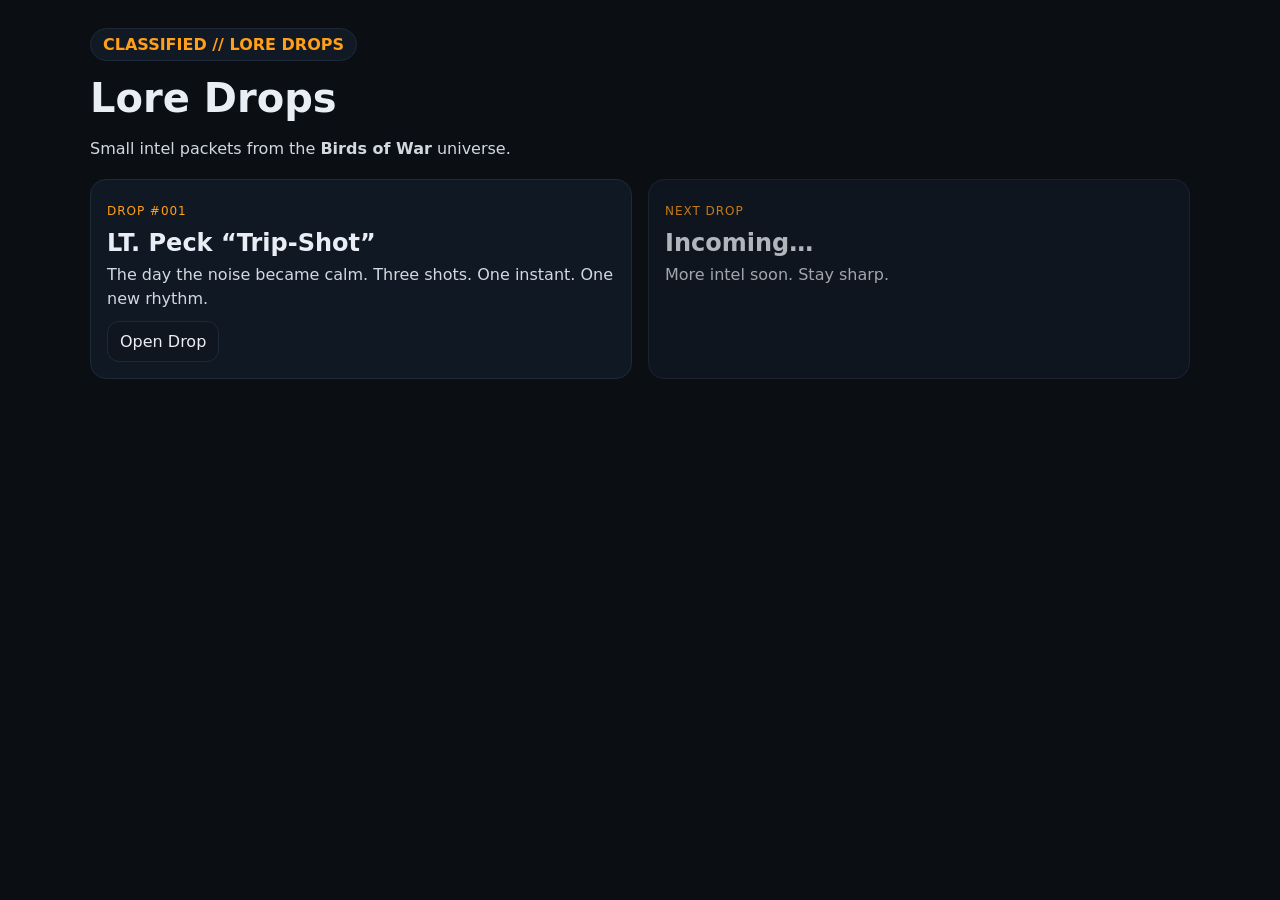
==== commit 4c20deeb: "Add files via upload" ====
--- a/lore/index.html
+++ b/lore/index.html
@@ -26,18 +26,17 @@
     <h1>Lore Drops</h1>
     <p>
       Small intel packets from the <strong>Birds of War</strong> universe.
-      Some drops include hidden unlocks. If you hit one… you’ll know.
     </p>
 
     <div class="grid">
       <!-- Drop #1 -->
-      <a class="card" href="/lore/trip-shot/">
+      <a class="card" href="/assets/peck-tripshot-card.png">
         <div class="tag">DROP #001</div>
         <h2 style="margin:10px 0 6px;">LT. Peck “Trip-Shot”</h2>
         <p style="margin:0;opacity:.9;">
           The day the noise became calm. Three shots. One instant. One new rhythm.
         </p>
-        <div class="btn">Open Drop</div>
+        <div class="btn primary">Open Drop</div>
       </a>
 
       <!-- Future slot -->
@@ -48,9 +47,8 @@
       </div>
     </div>
 
-    <div class="footer">
-      Tip: Share drops from Discord to help others find the trail.
-    </div>
+    
+    
   </div>
 </body>
-</html>a+</html>
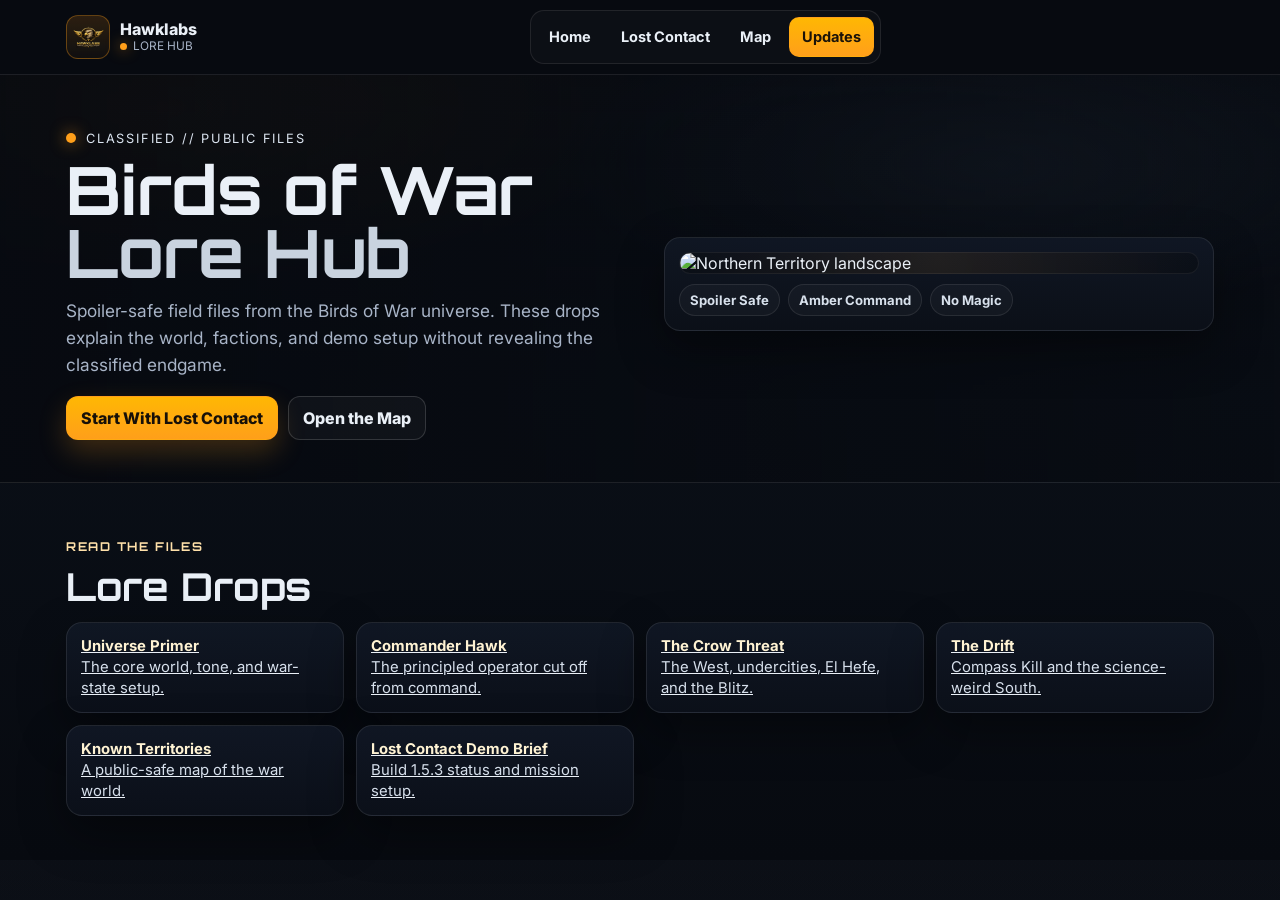
==== commit aafff25c: "Add files via upload" ====
--- a/lore/index.html
+++ b/lore/index.html
@@ -3,52 +3,84 @@
 <head>
   <meta charset="utf-8" />
   <meta name="viewport" content="width=device-width,initial-scale=1" />
-  <title>Hawklabs — Lore Drops</title>
-  <meta name="description" content="Classified lore drops from the Birds of War universe." />
-  <style>
-    body{margin:0;font-family:system-ui,Segoe UI,Roboto,Arial;background:#0b0f14;color:#e9eef5}
-    .wrap{max-width:1100px;margin:0 auto;padding:28px}
-    .kicker{display:inline-flex;gap:10px;align-items:center;padding:6px 12px;border-radius:999px;background:#111a24;border:1px solid #1f2a38;color:#FF9F1A;font-weight:700}
-    h1{margin:14px 0 6px;font-size:40px}
-    p{opacity:.9;line-height:1.5}
-    .grid{display:grid;grid-template-columns:repeat(auto-fit,minmax(260px,1fr));gap:16px;margin-top:18px}
-    .card{background:#101823;border:1px solid #1f2a38;border-radius:16px;padding:16px}
-    .tag{display:inline-block;margin-top:8px;font-size:12px;letter-spacing:.08em;color:#FF9F1A}
-    a{color:inherit;text-decoration:none}
-    .btn{display:inline-block;margin-top:10px;padding:10px 12px;border-radius:12px;border:1px solid #1f2a38;background:#0f1620}
-    .btn:hover{border-color:#FF9F1A}
-    .footer{margin-top:28px;opacity:.75;font-size:14px}
-  </style>
+  <title>Hawklabs - Birds of War Lore Hub</title>
+  <meta name="description" content="Spoiler-safe Birds of War lore drops from Hawklabs." />
+  <link rel="preconnect" href="https://fonts.googleapis.com" />
+  <link rel="preconnect" href="https://fonts.gstatic.com" crossorigin />
+  <link href="https://fonts.googleapis.com/css2?family=Orbitron:wght@500;700&family=Inter:wght@400;600;700;800&display=swap" rel="stylesheet" />
+  <link rel="stylesheet" href="/styles.css" />
 </head>
 <body>
-  <div class="wrap">
-    <div class="kicker">CLASSIFIED // LORE DROPS</div>
-    <h1>Lore Drops</h1>
-    <p>
-      Small intel packets from the <strong>Birds of War</strong> universe.
-    </p>
+  <header class="hl-topbar-wrap">
+    <div class="hl-topbar">
+      <a class="hl-brand" href="/" aria-label="Hawklabs home">
+        <span class="hl-brand-btn" aria-hidden="true"><img src="/assets/button_logo_brand.png" alt="" /></span>
+        <span class="hl-brand-text">
+          <span class="hl-brand-title">Hawklabs</span>
+          <span class="hl-brand-sub"><span class="dot"></span>LORE HUB</span>
+        </span>
+      </a>
+      <nav class="hl-nav" aria-label="Primary">
+        <a href="/">Home</a>
+        <a href="/#game">Lost Contact</a>
+        <a href="/#map">Map</a>
+        <a href="/#contact" class="is-cta">Updates</a>
+      </nav>
+    </div>
+  </header>
 
-    <div class="grid">
-      <!-- Drop #1 -->
-      <a class="card" href="/assets/peck-tripshot-card.png">
-        <div class="tag">DROP #001</div>
-        <h2 style="margin:10px 0 6px;">LT. Peck “Trip-Shot”</h2>
-        <p style="margin:0;opacity:.9;">
-          The day the noise became calm. Three shots. One instant. One new rhythm.
-        </p>
-        <div class="btn primary">Open Drop</div>
-      </a>
+  <main>
+    <section class="hl-hero">
+      <div class="hl-hero-inner">
+        <div class="hl-hero-copy">
+          <div class="hl-kicker"><span class="amber-dot"></span>CLASSIFIED // PUBLIC FILES</div>
+          <h1>Birds of War<br /><span class="dim">Lore Hub</span></h1>
+          <p>
+            Spoiler-safe field files from the Birds of War universe. These drops explain
+            the world, factions, and demo setup without revealing the classified endgame.
+          </p>
+          <div class="hl-hero-actions">
+            <a class="hl-btn primary" href="/lore/lost-contact/">Start With Lost Contact</a>
+            <a class="hl-btn" href="/lore/known-territories/">Open the Map</a>
+          </div>
+        </div>
+        <aside class="hl-hero-card">
+          <img src="/assets/north_landscape.png" alt="Northern Territory landscape" />
+          <div class="meta">
+            <span class="hl-chip">Spoiler Safe</span>
+            <span class="hl-chip">Amber Command</span>
+            <span class="hl-chip">No Magic</span>
+          </div>
+        </aside>
+      </div>
+    </section>
 
-      <!-- Future slot -->
-      <div class="card" style="opacity:.75;">
-        <div class="tag">NEXT DROP</div>
-        <h2 style="margin:10px 0 6px;">Incoming…</h2>
-        <p style="margin:0;">More intel soon. Stay sharp.</p>
+    <section class="hl-section">
+      <div class="hl-section-head">
+        <p class="eyebrow">Read the files</p>
+        <h2>Lore Drops</h2>
       </div>
-    </div>
-
-    
-    
-  </div>
+      <div class="hl-mini-grid hl-lore-grid">
+        <a class="hl-card" href="/lore/universe/">
+          <div class="caption"><strong>Universe Primer</strong><br />The core world, tone, and war-state setup.</div>
+        </a>
+        <a class="hl-card" href="/lore/commander-hawk/">
+          <div class="caption"><strong>Commander Hawk</strong><br />The principled operator cut off from command.</div>
+        </a>
+        <a class="hl-card" href="/lore/crow-threat/">
+          <div class="caption"><strong>The Crow Threat</strong><br />The West, undercities, El Hefe, and the Blitz.</div>
+        </a>
+        <a class="hl-card" href="/lore/the-drift/">
+          <div class="caption"><strong>The Drift</strong><br />Compass Kill and the science-weird South.</div>
+        </a>
+        <a class="hl-card" href="/lore/known-territories/">
+          <div class="caption"><strong>Known Territories</strong><br />A public-safe map of the war world.</div>
+        </a>
+        <a class="hl-card" href="/lore/lost-contact/">
+          <div class="caption"><strong>Lost Contact Demo Brief</strong><br />Build 1.5.3 status and mission setup.</div>
+        </a>
+      </div>
+    </section>
+  </main>
 </body>
-</html>+</html>
--- a/styles.css
+++ b/styles.css
@@ -0,0 +1,669 @@
+:root {
+  --bg: #070a10;
+  --bg-2: #0c111a;
+  --panel: #111825;
+  --panel-2: #151d2a;
+  --line: rgba(255, 255, 255, .09);
+  --line-strong: rgba(255, 255, 255, .15);
+  --text: #eaf0f7;
+  --muted: #a8b4c7;
+  --amber: #ff9f1a;
+  --amber-hot: #ffb703;
+  --gold: #d8a441;
+  --storm: #1f2a38;
+  --steel: #3a3f45;
+  --ash: #6b6e72;
+  --danger: #8b1e1e;
+  --crow: #0b0d10;
+  --shadow: 0 18px 46px rgba(0, 0, 0, .38);
+  --radius: 16px;
+  --max: 1180px;
+}
+
+* {
+  box-sizing: border-box;
+}
+
+html {
+  scroll-behavior: smooth;
+}
+
+body {
+  margin: 0;
+  color: var(--text);
+  background:
+    linear-gradient(180deg, rgba(31, 42, 56, .22), transparent 360px),
+    linear-gradient(180deg, #06080d 0%, #0a0f17 46%, #070a10 100%);
+  font-family: Inter, system-ui, -apple-system, BlinkMacSystemFont, "Segoe UI", sans-serif;
+}
+
+body::before {
+  content: "";
+  position: fixed;
+  inset: 0;
+  pointer-events: none;
+  background-image:
+    linear-gradient(rgba(255, 255, 255, .025) 1px, transparent 1px),
+    linear-gradient(90deg, rgba(255, 255, 255, .018) 1px, transparent 1px);
+  background-size: 56px 56px;
+  mask-image: linear-gradient(180deg, rgba(0, 0, 0, .4), transparent 72%);
+}
+
+img {
+  max-width: 100%;
+}
+
+a {
+  color: inherit;
+}
+
+.sr-only {
+  position: absolute;
+  width: 1px;
+  height: 1px;
+  padding: 0;
+  margin: -1px;
+  overflow: hidden;
+  clip: rect(0, 0, 0, 0);
+  white-space: nowrap;
+  border: 0;
+}
+
+.hl-topbar-wrap {
+  position: sticky;
+  top: 0;
+  z-index: 50;
+  background: rgba(7, 10, 16, .86);
+  border-bottom: 1px solid var(--line);
+  backdrop-filter: blur(14px);
+}
+
+.hl-topbar {
+  max-width: var(--max);
+  margin: 0 auto;
+  padding: 10px 16px;
+  display: grid;
+  grid-template-columns: auto 1fr auto;
+  gap: 16px;
+  align-items: center;
+}
+
+.hl-brand {
+  display: inline-flex;
+  gap: 10px;
+  align-items: center;
+  min-width: 0;
+  color: var(--text);
+  text-decoration: none;
+}
+
+.hl-brand-btn {
+  width: 44px;
+  height: 44px;
+  display: grid;
+  place-items: center;
+  flex: 0 0 auto;
+  overflow: hidden;
+  border: 1px solid rgba(255, 159, 26, .34);
+  border-radius: 12px;
+  background: linear-gradient(180deg, rgba(255, 159, 26, .15), rgba(255, 159, 26, .04));
+}
+
+.hl-brand-btn img {
+  width: 31px;
+  height: 31px;
+  object-fit: contain;
+  display: block;
+}
+
+.hl-brand-text {
+  display: grid;
+  gap: 2px;
+  min-width: 0;
+}
+
+.hl-brand-title {
+  font-weight: 800;
+  line-height: 1;
+}
+
+.hl-brand-sub {
+  color: var(--muted);
+  font-size: .74rem;
+  white-space: nowrap;
+}
+
+.hl-brand-sub .dot {
+  display: inline-block;
+  width: 7px;
+  height: 7px;
+  margin-right: 6px;
+  border-radius: 99px;
+  background: var(--amber);
+  box-shadow: 0 0 14px rgba(255, 159, 26, .7);
+}
+
+.hl-nav {
+  justify-self: center;
+  display: flex;
+  gap: 6px;
+  align-items: center;
+  padding: 6px;
+  border: 1px solid var(--line);
+  border-radius: 14px;
+  background: rgba(255, 255, 255, .025);
+}
+
+.hl-nav a {
+  padding: 10px 12px;
+  color: var(--text);
+  text-decoration: none;
+  font-size: .91rem;
+  font-weight: 700;
+  border-radius: 10px;
+  white-space: nowrap;
+}
+
+.hl-nav a:hover {
+  background: rgba(255, 255, 255, .06);
+}
+
+.hl-nav a.is-cta {
+  color: #1b1308;
+  background: linear-gradient(180deg, var(--amber-hot), var(--amber));
+  border: 1px solid rgba(255, 159, 26, .45);
+}
+
+.hl-menu-btn {
+  display: none;
+  height: 42px;
+  padding: 0 12px;
+  color: var(--text);
+  font-weight: 800;
+  border: 1px solid var(--line-strong);
+  border-radius: 12px;
+  background: rgba(255, 255, 255, .025);
+}
+
+.hl-warfeed {
+  border-bottom: 1px solid var(--line);
+  background: linear-gradient(90deg, rgba(255, 159, 26, .11), rgba(31, 42, 56, .18));
+}
+
+.hl-warfeed-inner {
+  max-width: var(--max);
+  margin: 0 auto;
+  padding: 12px 16px;
+  display: flex;
+  gap: 10px;
+  align-items: center;
+  flex-wrap: wrap;
+}
+
+.hl-warfeed-tag,
+.eyebrow {
+  color: #ffe1aa;
+  font-family: Orbitron, Inter, sans-serif;
+  font-size: .76rem;
+  font-weight: 700;
+  letter-spacing: .13em;
+  text-transform: uppercase;
+}
+
+.hl-warfeed-tag {
+  padding: 7px 10px;
+  color: #160f05;
+  border-radius: 999px;
+  background: var(--amber);
+}
+
+.hl-warfeed-text {
+  color: #dbe4f0;
+  flex: 1 1 320px;
+}
+
+.hl-warfeed-cta {
+  padding: 9px 11px;
+  font-size: .83rem;
+}
+
+.hl-hero {
+  position: relative;
+  overflow: hidden;
+  border-bottom: 1px solid var(--line);
+  background:
+    linear-gradient(90deg, rgba(7, 10, 16, .9), rgba(7, 10, 16, .5)),
+    radial-gradient(70% 80% at 12% 8%, rgba(255, 159, 26, .15), transparent 56%),
+    radial-gradient(54% 60% at 78% 22%, rgba(31, 42, 56, .62), transparent 64%);
+}
+
+.hl-hero-inner {
+  max-width: var(--max);
+  margin: 0 auto;
+  padding: 52px 16px 42px;
+  display: grid;
+  grid-template-columns: 1.02fr .98fr;
+  gap: 26px;
+  align-items: center;
+}
+
+.hl-kicker {
+  display: inline-flex;
+  gap: 10px;
+  align-items: center;
+  margin-bottom: 12px;
+  color: #dbe4f0;
+  font-size: .8rem;
+  letter-spacing: .14em;
+  text-transform: uppercase;
+}
+
+.amber-dot {
+  width: 10px;
+  height: 10px;
+  border-radius: 999px;
+  background: var(--amber);
+  box-shadow: 0 0 16px rgba(255, 159, 26, .7);
+}
+
+.hl-hero h1 {
+  margin: 0 0 14px;
+  font-family: Orbitron, Inter, sans-serif;
+  font-size: clamp(2.25rem, 5.2vw, 4.65rem);
+  line-height: .95;
+  letter-spacing: 0;
+}
+
+.hl-hero h1 .dim {
+  color: #c9d3df;
+}
+
+.hl-hero p,
+.sub {
+  margin: 0;
+  color: var(--muted);
+  line-height: 1.55;
+}
+
+.hl-hero p {
+  max-width: 62ch;
+  font-size: 1.08rem;
+}
+
+.hl-hero-actions,
+.hl-brand-actions {
+  display: flex;
+  flex-wrap: wrap;
+  gap: 10px;
+  margin-top: 18px;
+}
+
+.hl-btn {
+  display: inline-flex;
+  align-items: center;
+  justify-content: center;
+  min-height: 42px;
+  padding: 11px 14px;
+  color: var(--text);
+  font-weight: 800;
+  text-decoration: none;
+  border: 1px solid var(--line-strong);
+  border-radius: 12px;
+  background: rgba(255, 255, 255, .035);
+  transition: transform .18s ease, background .18s ease, border-color .18s ease;
+  cursor: pointer;
+}
+
+.hl-btn:hover {
+  transform: translateY(-1px);
+  background: rgba(255, 255, 255, .06);
+  border-color: rgba(255, 255, 255, .23);
+}
+
+.hl-btn.primary {
+  color: #171008;
+  background: linear-gradient(180deg, var(--amber-hot), var(--amber));
+  border-color: rgba(255, 159, 26, .55);
+  box-shadow: 0 12px 28px rgba(255, 159, 26, .22);
+}
+
+.hl-hero-card,
+.hl-card {
+  overflow: hidden;
+  border: 1px solid var(--line);
+  border-radius: var(--radius);
+  background: linear-gradient(180deg, rgba(17, 24, 37, .92), rgba(12, 17, 26, .92));
+  box-shadow: var(--shadow);
+}
+
+.hl-hero-card {
+  padding: 14px;
+}
+
+.hl-hero-card img {
+  width: 100%;
+  display: block;
+  max-height: 420px;
+  object-fit: contain;
+  border: 1px solid rgba(255, 255, 255, .06);
+  border-radius: 12px;
+  background: radial-gradient(circle at 50% 30%, rgba(255, 159, 26, .08), rgba(0, 0, 0, .24));
+}
+
+.hl-hero-card .meta {
+  display: flex;
+  flex-wrap: wrap;
+  gap: 8px;
+  margin-top: 10px;
+}
+
+.hl-chip,
+.hl-pill {
+  display: inline-flex;
+  align-items: center;
+  color: #d8e1ec;
+  font-size: .82rem;
+  font-weight: 700;
+  border: 1px solid var(--line);
+  border-radius: 999px;
+  background: rgba(255, 255, 255, .03);
+}
+
+.hl-chip {
+  padding: 7px 10px;
+}
+
+.hl-section {
+  max-width: var(--max);
+  margin: 0 auto;
+  padding: 44px 16px;
+}
+
+.hl-split {
+  display: grid;
+  grid-template-columns: 1.03fr .97fr;
+  gap: 22px;
+  align-items: start;
+}
+
+.hl-section-head {
+  margin-bottom: 14px;
+}
+
+.hl-section h2 {
+  margin: 4px 0 0;
+  font-family: Orbitron, Inter, sans-serif;
+  font-size: clamp(1.6rem, 3vw, 2.55rem);
+  line-height: 1.02;
+  letter-spacing: 0;
+}
+
+.hl-copy-block {
+  min-width: 0;
+}
+
+.hl-mini-grid {
+  display: grid;
+  grid-template-columns: repeat(2, minmax(0, 1fr));
+  gap: 12px;
+  margin-top: 16px;
+}
+
+.hl-lore-grid {
+  grid-template-columns: repeat(4, minmax(0, 1fr));
+}
+
+.hl-feature-grid .hl-card {
+  box-shadow: none;
+}
+
+.hl-card img {
+  width: 100%;
+  display: block;
+  aspect-ratio: 16 / 10;
+  object-fit: cover;
+  background: var(--crow);
+}
+
+.hl-media-card img {
+  aspect-ratio: 4 / 3;
+  object-fit: cover;
+  object-position: center;
+}
+
+.hl-card .caption {
+  padding: 13px 14px;
+  color: #d7e0ec;
+  font-size: .93rem;
+  line-height: 1.42;
+}
+
+.hl-card .caption strong {
+  color: #fff3d3;
+}
+
+.hl-status-panel {
+  display: grid;
+  grid-template-columns: repeat(3, minmax(0, 1fr));
+  gap: 10px;
+  margin: 18px 0 16px;
+}
+
+.hl-status-panel > div {
+  padding: 13px 14px;
+  border: 1px solid rgba(255, 159, 26, .18);
+  border-radius: 14px;
+  background:
+    linear-gradient(180deg, rgba(255, 159, 26, .07), rgba(255, 255, 255, .02)),
+    rgba(17, 24, 37, .84);
+}
+
+.hl-status-label {
+  display: block;
+  margin-bottom: 5px;
+  color: var(--muted);
+  font-size: .78rem;
+  font-weight: 800;
+  text-transform: uppercase;
+  letter-spacing: .08em;
+}
+
+.hl-status-panel strong {
+  color: #fff4d7;
+  font-size: 1.02rem;
+}
+
+.hl-ladder {
+  margin-top: 18px;
+  overflow: hidden;
+  border: 1px solid var(--line);
+  border-radius: 14px;
+}
+
+.hl-ladder-row {
+  display: grid;
+  grid-template-columns: 130px 1fr;
+  gap: 12px;
+  padding: 12px 14px;
+  border-top: 1px solid var(--line);
+  background: rgba(255, 255, 255, .02);
+}
+
+.hl-ladder-row:first-child {
+  border-top: 0;
+}
+
+.hl-ladder-row .label {
+  color: #ffdda4;
+  font-weight: 900;
+}
+
+.hl-ladder-row .desc {
+  color: #d5deea;
+}
+
+.hl-pill-row {
+  display: flex;
+  flex-wrap: wrap;
+  gap: 8px;
+  margin-top: 18px;
+}
+
+.hl-pill {
+  padding: 8px 10px;
+}
+
+.hl-map-card {
+  display: grid;
+  place-items: center;
+}
+
+.hl-map-card img {
+  width: min(420px, 100%);
+  aspect-ratio: 1 / 1;
+  object-fit: contain;
+  padding: 18px;
+  background:
+    radial-gradient(circle at center, rgba(255, 159, 26, .11), transparent 55%),
+    linear-gradient(180deg, rgba(232, 238, 246, .9), rgba(168, 180, 199, .78));
+}
+
+.hl-badge-card {
+  align-self: stretch;
+  display: grid;
+  align-content: center;
+  text-align: center;
+}
+
+.hl-badge-card img {
+  width: min(180px, 70%);
+  margin: 26px auto 8px;
+  aspect-ratio: 1 / 1;
+  object-fit: contain;
+  background: transparent;
+}
+
+.hl-form {
+  margin-top: 12px;
+}
+
+.hl-form input[type="email"] {
+  width: 100%;
+  min-height: 44px;
+  padding: 11px 12px;
+  color: var(--text);
+  border: 1px solid var(--line-strong);
+  border-radius: 12px;
+  background: rgba(255, 255, 255, .04);
+}
+
+.hl-form input[type="email"]::placeholder {
+  color: rgba(234, 240, 247, .5);
+}
+
+.hl-form-note {
+  min-height: 1.2em;
+  margin-top: 8px;
+  color: var(--muted);
+  font-size: .86rem;
+}
+
+.hl-honeypot {
+  display: none;
+}
+
+.hl-footer {
+  display: flex;
+  justify-content: space-between;
+  gap: 12px;
+  flex-wrap: wrap;
+  margin-top: 24px;
+  padding-top: 16px;
+  color: var(--muted);
+  border-top: 1px solid var(--line);
+}
+
+.hl-footer a {
+  color: var(--text);
+  text-decoration: none;
+}
+
+@media (max-width: 1040px) {
+  .hl-lore-grid {
+    grid-template-columns: repeat(2, minmax(0, 1fr));
+  }
+}
+
+@media (max-width: 900px) {
+  .hl-topbar {
+    grid-template-columns: auto 1fr auto;
+  }
+
+  .hl-topbar > .hl-nav {
+    display: none;
+  }
+
+  .hl-menu-btn {
+    display: inline-flex;
+    align-items: center;
+    justify-content: center;
+  }
+
+  .hl-topbar-wrap > .hl-nav {
+    position: absolute;
+    top: calc(100% + 8px);
+    left: 16px;
+    right: 16px;
+    display: none;
+    flex-direction: column;
+    align-items: stretch;
+    background: rgba(10, 14, 22, .98);
+    box-shadow: var(--shadow);
+  }
+
+  .hl-topbar-wrap > .hl-nav.open {
+    display: flex;
+  }
+
+  .hl-hero-inner,
+  .hl-split {
+    grid-template-columns: 1fr;
+  }
+
+  .hl-hero-inner {
+    padding-top: 36px;
+  }
+
+  .hl-status-panel {
+    grid-template-columns: 1fr;
+  }
+}
+
+@media (max-width: 640px) {
+  .hl-brand-sub {
+    display: none;
+  }
+
+  .hl-section {
+    padding: 34px 14px;
+  }
+
+  .hl-mini-grid,
+  .hl-lore-grid {
+    grid-template-columns: 1fr;
+  }
+
+  .hl-ladder-row {
+    grid-template-columns: 1fr;
+    gap: 4px;
+  }
+
+  .hl-btn,
+  .hl-warfeed-cta {
+    width: 100%;
+  }
+
+  .hl-warfeed-inner {
+    align-items: stretch;
+  }
+}
